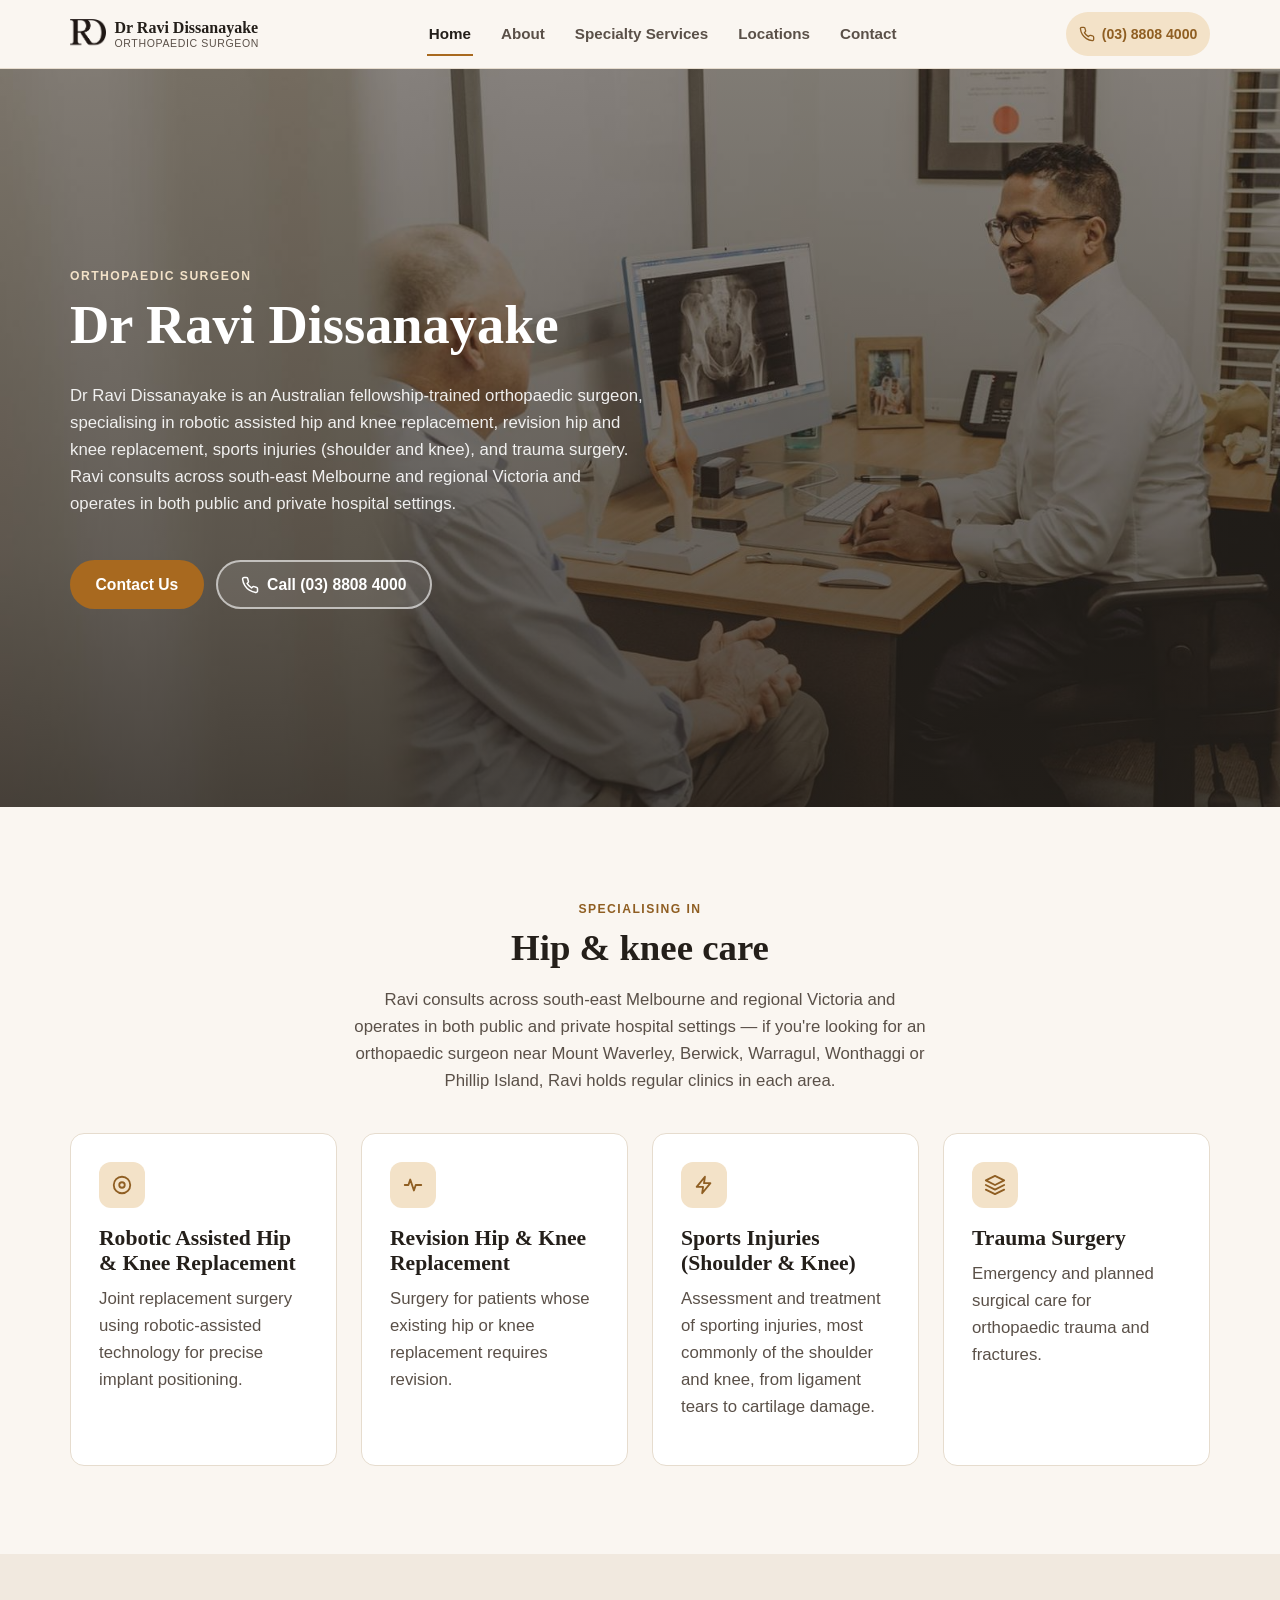
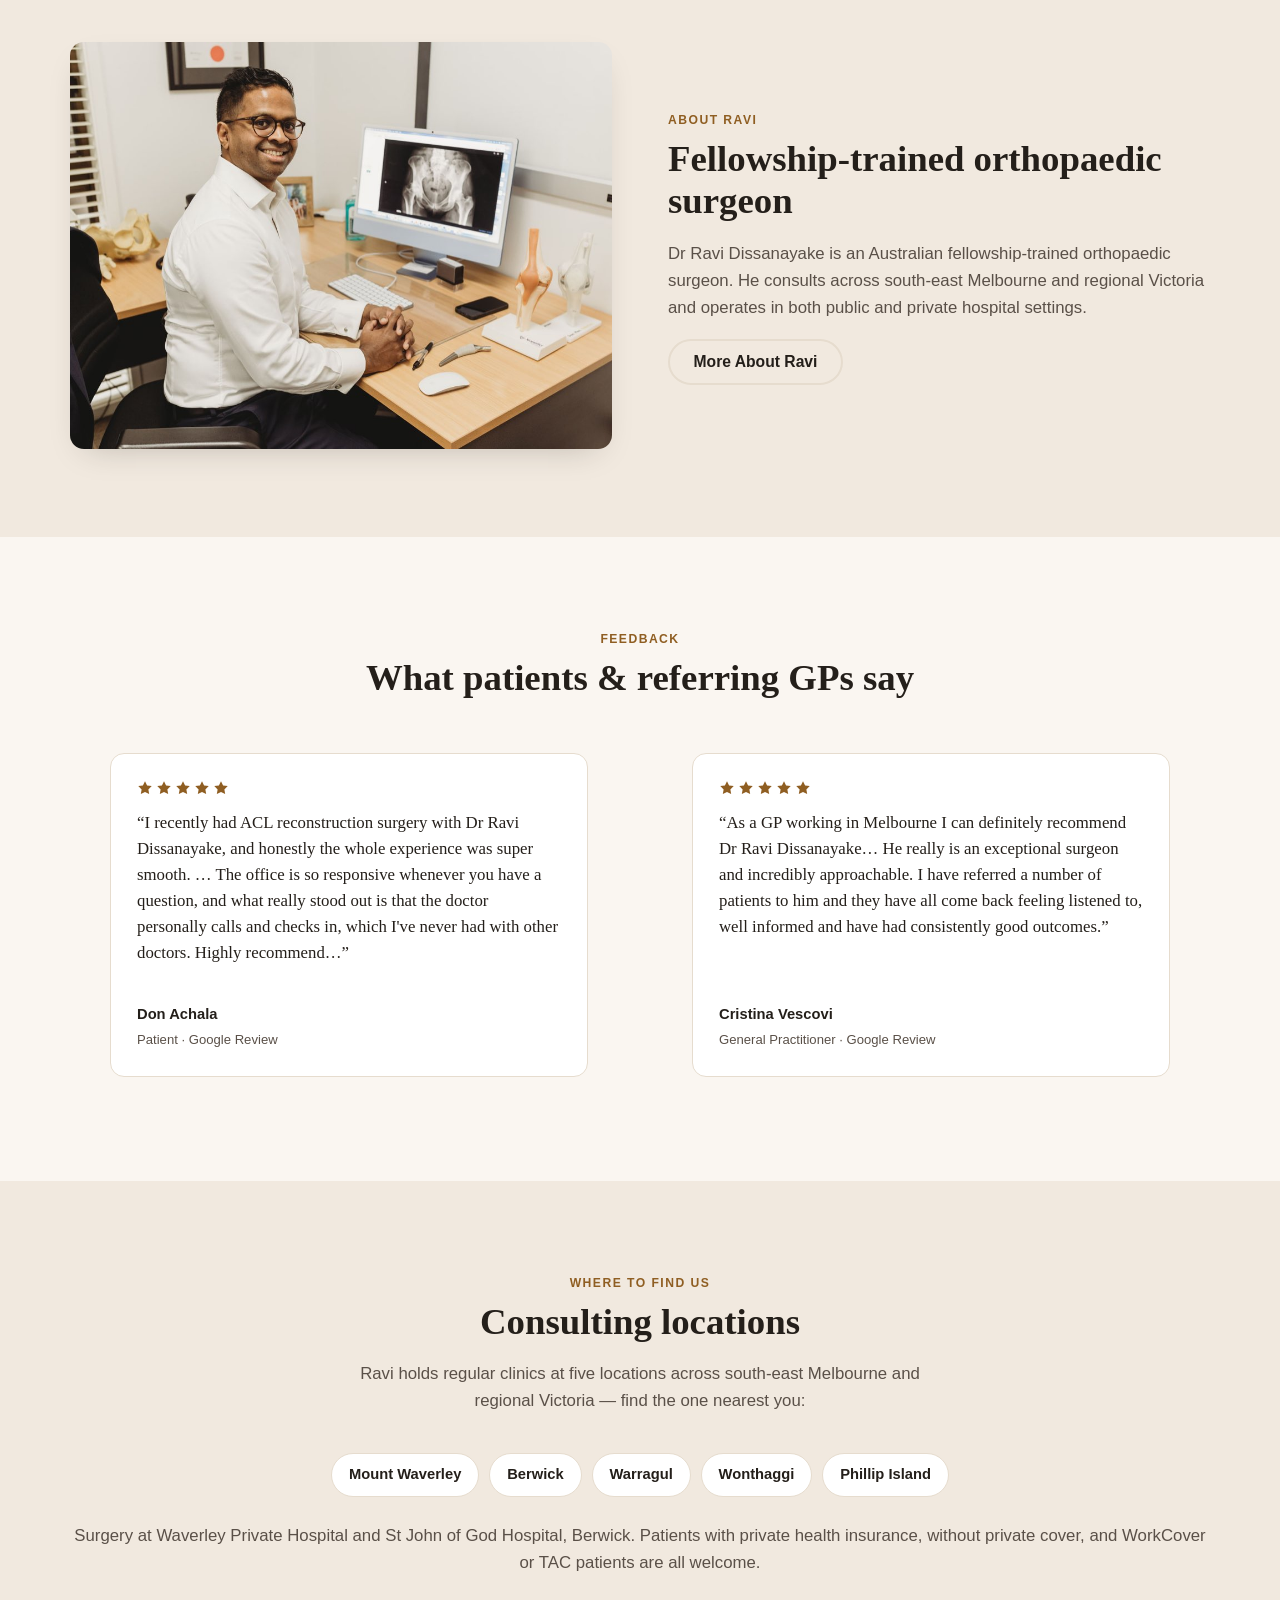
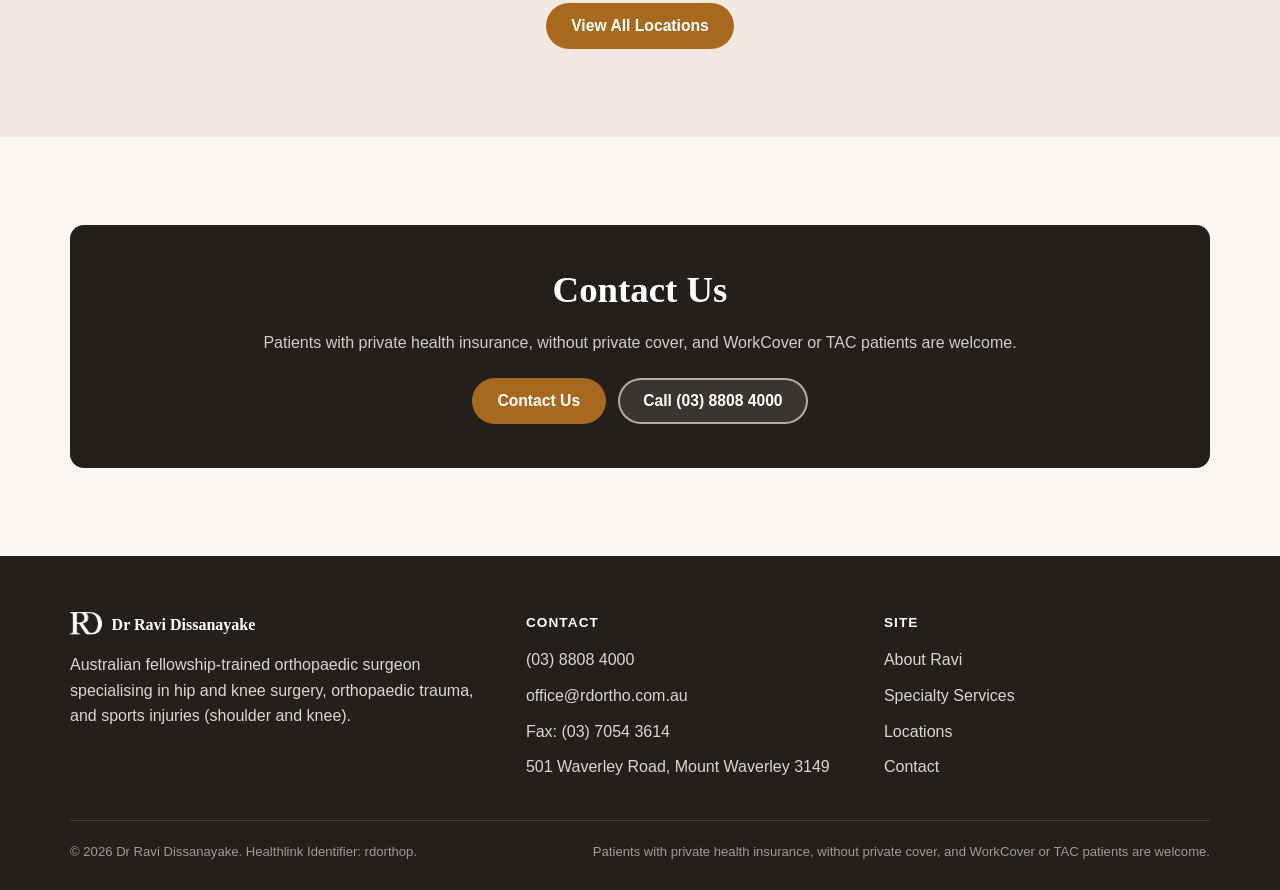
==== index.html @ 34ed716f "Initial commit: Dr Ravi Dissanayake orthopaedic surgeon website Static site redesign — home, about, " ====
<!DOCTYPE html>
<html lang="en-AU">
<head>
<meta charset="UTF-8">
<meta name="viewport" content="width=device-width, initial-scale=1">
<title>Dr Ravi Dissanayake | Orthopaedic Surgeon — Mount Waverley &amp; South-East Melbourne</title>
<meta name="description" content="Dr Ravi Dissanayake is a fellowship-trained orthopaedic surgeon in Mount Waverley, specialising in robotic hip &amp; knee replacement, sports injury and trauma care.">
<link rel="canonical" href="https://www.rdortho.com.au/index.html">

<meta property="og:type" content="website">
<meta property="og:site_name" content="Dr Ravi Dissanayake, Orthopaedic Surgeon">
<meta property="og:title" content="Dr Ravi Dissanayake | Orthopaedic Surgeon — Mount Waverley &amp; South-East Melbourne">
<meta property="og:description" content="Fellowship-trained orthopaedic surgeon specialising in robotic hip &amp; knee replacement, revision surgery, sports injuries and trauma. Consulting across south-east Melbourne and regional Victoria.">
<meta property="og:url" content="https://www.rdortho.com.au/index.html">
<meta property="og:image" content="https://www.rdortho.com.au/images/hero-home.jpg">
<meta property="og:locale" content="en_AU">
<meta name="twitter:card" content="summary_large_image">
<meta name="twitter:title" content="Dr Ravi Dissanayake | Orthopaedic Surgeon — Mount Waverley &amp; South-East Melbourne">
<meta name="twitter:description" content="Fellowship-trained orthopaedic surgeon specialising in robotic hip &amp; knee replacement, revision surgery, sports injuries and trauma. Consulting across south-east Melbourne and regional Victoria.">
<meta name="twitter:image" content="https://www.rdortho.com.au/images/hero-home.jpg">

<link rel="stylesheet" href="css/style.css">
<script type="application/ld+json">
{
  "@context": "https://schema.org",
  "@type": "Physician",
  "@id": "https://www.rdortho.com.au/index.html#physician",
  "name": "Dr Ravi Dissanayake",
  "url": "https://www.rdortho.com.au/index.html",
  "image": "https://www.rdortho.com.au/images/about-portrait.jpg",
  "medicalSpecialty": ["Orthopedic Surgery"],
  "telephone": "+61-3-8808-4000",
  "email": "office@rdortho.com.au",
  "faxNumber": "+61-3-7054-3614",
  "address": {
    "@type": "PostalAddress",
    "streetAddress": "501 Waverley Road",
    "addressLocality": "Mount Waverley",
    "addressRegion": "VIC",
    "postalCode": "3149",
    "addressCountry": "AU"
  },
  "geo": {
    "@type": "GeoCoordinates",
    "latitude": -37.8771,
    "longitude": 145.1294
  },
  "hospitalAffiliation": [
    {
      "@type": "Hospital",
      "name": "Waverley Private Hospital",
      "address": {
        "@type": "PostalAddress",
        "streetAddress": "343-357 Blackburn Road",
        "addressLocality": "Mount Waverley",
        "addressRegion": "VIC",
        "postalCode": "3149",
        "addressCountry": "AU"
      }
    },
    {
      "@type": "Hospital",
      "name": "St John of God Hospital, Berwick",
      "address": {
        "@type": "PostalAddress",
        "addressLocality": "Berwick",
        "addressRegion": "VIC",
        "addressCountry": "AU"
      }
    }
  ],
  "availableService": [
    { "@type": "MedicalProcedure", "name": "Robotic assisted hip replacement" },
    { "@type": "MedicalProcedure", "name": "Robotic assisted knee replacement" },
    { "@type": "MedicalProcedure", "name": "Revision hip replacement" },
    { "@type": "MedicalProcedure", "name": "Revision knee replacement" },
    { "@type": "MedicalProcedure", "name": "Sports injury treatment (shoulder and knee)" },
    { "@type": "MedicalProcedure", "name": "Orthopaedic trauma surgery" }
  ],
  "areaServed": ["Mount Waverley", "Berwick", "Warragul", "Wonthaggi", "Phillip Island", "South-East Melbourne", "Gippsland"]
}
</script>
</head>
<body>

<a href="#main" class="skip-link">Skip to main content</a>

<header class="site-header">
  <div class="container inner">
    <div class="header-left">
      <button class="nav-toggle" aria-label="Open menu" aria-expanded="false" aria-controls="mobile-nav" type="button">
        <svg viewBox="0 0 24 24" fill="none" stroke="currentColor" stroke-width="2" stroke-linecap="round" aria-hidden="true" focusable="false"><line x1="3" y1="6" x2="21" y2="6"/><line x1="3" y1="12" x2="21" y2="12"/><line x1="3" y1="18" x2="21" y2="18"/></svg>
      </button>
      <a href="index.html" class="brand">
        <img src="images/rd-mark-black.png" alt="" class="brand-mark">
        <span class="brand-text">
          <span class="name">Dr Ravi Dissanayake</span>
          <span class="role">Orthopaedic Surgeon</span>
        </span>
        <span class="brand-mobile-role">Orthopaedic<br>Surgeon</span>
      </a>
    </div>

    <nav class="main-nav" aria-label="Primary">
      <ul>
        <li><a href="index.html" aria-current="page">Home</a></li>
        <li><a href="about.html">About</a></li>
        <li><a href="services.html">Specialty Services</a></li>
        <li><a href="locations.html">Locations</a></li>
        <li><a href="contact.html">Contact</a></li>
      </ul>
    </nav>

    <div class="header-right">
      <a class="call-pill" href="tel:0388084000" aria-label="Call (03) 8808 4000">
        <svg viewBox="0 0 24 24" fill="none" stroke="currentColor" stroke-width="2" stroke-linecap="round" stroke-linejoin="round" aria-hidden="true" focusable="false"><path d="M22 16.92v3a2 2 0 0 1-2.18 2 19.79 19.79 0 0 1-8.63-3.07 19.5 19.5 0 0 1-6-6 19.79 19.79 0 0 1-3.07-8.67A2 2 0 0 1 4.11 2h3a2 2 0 0 1 2 1.72c.127.96.361 1.903.7 2.81a2 2 0 0 1-.45 2.11L8.09 9.91a16 16 0 0 0 6 6l1.27-1.27a2 2 0 0 1 2.11-.45c.907.339 1.85.573 2.81.7A2 2 0 0 1 22 16.92z"/></svg>
        <span class="call-text-full">(03) 8808 4000</span>
        <span class="call-text-short">Call</span>
      </a>
    </div>
  </div>

  <div class="mobile-nav" id="mobile-nav">
    <ul>
      <li><a href="index.html" aria-current="page">Home</a></li>
      <li><a href="about.html">About</a></li>
      <li><a href="services.html">Specialty Services</a></li>
      <li><a href="locations.html">Locations</a></li>
      <li><a href="contact.html">Contact</a></li>
    </ul>
    <div class="contact-block">
      <a class="btn btn-primary btn-block" href="tel:0388084000">Call (03) 8808 4000</a>
    </div>
  </div>
</header>

<main id="main" tabindex="-1">

  <section class="hero">
    <div class="hero-media"><img src="images/hero-home.jpg" alt="" role="presentation"></div>
    <div class="container">
      <span class="eyebrow">Orthopaedic Surgeon</span>
      <h1>Dr Ravi Dissanayake</h1>
      <p class="lede">Dr Ravi Dissanayake is an Australian fellowship-trained orthopaedic surgeon, specialising in robotic assisted hip and knee replacement, revision hip and knee replacement, sports injuries (shoulder and knee), and trauma surgery. Ravi consults across south-east Melbourne and regional Victoria and operates in both public and private hospital settings.</p>
      <div class="hero-actions">
        <a class="btn btn-primary" href="contact.html">Contact Us</a>
        <a class="btn btn-ghost-invert" href="tel:0388084000">
          <svg viewBox="0 0 24 24" width="18" height="18" fill="none" stroke="currentColor" stroke-width="2" stroke-linecap="round" stroke-linejoin="round" aria-hidden="true" focusable="false"><path d="M22 16.92v3a2 2 0 0 1-2.18 2 19.79 19.79 0 0 1-8.63-3.07 19.5 19.5 0 0 1-6-6 19.79 19.79 0 0 1-3.07-8.67A2 2 0 0 1 4.11 2h3a2 2 0 0 1 2 1.72c.127.96.361 1.903.7 2.81a2 2 0 0 1-.45 2.11L8.09 9.91a16 16 0 0 0 6 6l1.27-1.27a2 2 0 0 1 2.11-.45c.907.339 1.85.573 2.81.7A2 2 0 0 1 22 16.92z"/></svg>
          Call (03) 8808 4000
        </a>
      </div>
    </div>
  </section>

  <section aria-labelledby="specialties-heading">
    <div class="container">
      <div class="section-head center">
        <span class="eyebrow">Specialising In</span>
        <h2 id="specialties-heading" class="mt-0">Hip &amp; knee care</h2>
        <p class="lede">Ravi consults across south-east Melbourne and regional Victoria and operates in both public and private hospital settings — if you're looking for an orthopaedic surgeon near Mount Waverley, Berwick, Warragul, Wonthaggi or Phillip Island, Ravi holds regular clinics in each area.</p>
      </div>

      <div class="grid grid-4">
        <div class="specialty-card">
          <div class="specialty-icon" aria-hidden="true">
            <svg viewBox="0 0 24 24" fill="none" stroke="currentColor" stroke-width="2" stroke-linecap="round" stroke-linejoin="round"><circle cx="12" cy="12" r="9"/><circle cx="12" cy="12" r="3"/></svg>
          </div>
          <h3>Robotic Assisted Hip &amp; Knee Replacement</h3>
          <p class="lede mt-0">Joint replacement surgery using robotic-assisted technology for precise implant positioning.</p>
        </div>
        <div class="specialty-card">
          <div class="specialty-icon" aria-hidden="true">
            <svg viewBox="0 0 24 24" fill="none" stroke="currentColor" stroke-width="2" stroke-linecap="round" stroke-linejoin="round"><path d="M3 12h4l2-6 4 12 2-6h6"/></svg>
          </div>
          <h3>Revision Hip &amp; Knee Replacement</h3>
          <p class="lede mt-0">Surgery for patients whose existing hip or knee replacement requires revision.</p>
        </div>
        <div class="specialty-card">
          <div class="specialty-icon" aria-hidden="true">
            <svg viewBox="0 0 24 24" fill="none" stroke="currentColor" stroke-width="2" stroke-linecap="round" stroke-linejoin="round"><path d="M13 3 4 14h7l-1 7 9-11h-7l1-7Z"/></svg>
          </div>
          <h3>Sports Injuries (Shoulder &amp; Knee)</h3>
          <p class="lede mt-0">Assessment and treatment of sporting injuries, most commonly of the shoulder and knee, from ligament tears to cartilage damage.</p>
        </div>
        <div class="specialty-card">
          <div class="specialty-icon" aria-hidden="true">
            <svg viewBox="0 0 24 24" fill="none" stroke="currentColor" stroke-width="2" stroke-linecap="round" stroke-linejoin="round"><path d="M12 2 2 7l10 5 10-5-10-5Z"/><path d="M2 17l10 5 10-5"/><path d="M2 12l10 5 10-5"/></svg>
          </div>
          <h3>Trauma Surgery</h3>
          <p class="lede mt-0">Emergency and planned surgical care for orthopaedic trauma and fractures.</p>
        </div>
      </div>
    </div>
  </section>

  <section class="section-alt">
    <div class="container">
      <div class="split">
        <div class="split-media">
          <img src="images/about-portrait.jpg" alt="Dr Ravi Dissanayake at his desk in his consulting room" loading="lazy" decoding="async">
        </div>
        <div>
          <span class="eyebrow">About Ravi</span>
          <h2>Fellowship-trained orthopaedic surgeon</h2>
          <p class="lede">Dr Ravi Dissanayake is an Australian fellowship-trained orthopaedic surgeon. He consults across south-east Melbourne and regional Victoria and operates in both public and private hospital settings.</p>
          <a class="btn btn-outline" href="about.html">More About Ravi</a>
        </div>
      </div>
    </div>
  </section>

  <section aria-labelledby="testimonials-heading">
    <div class="container">
      <div class="section-head center">
        <span class="eyebrow">Feedback</span>
        <h2 id="testimonials-heading" class="mt-0">What patients &amp; referring GPs say</h2>
      </div>

      <div class="testimonials-grid">
        <figure class="testimonial-card">
          <div class="testimonial-stars" role="img" aria-label="5 out of 5 stars">
            <svg viewBox="0 0 20 20" fill="currentColor" aria-hidden="true"><path d="M10 1.5l2.6 5.27 5.82.85-4.21 4.1 1 5.79L10 14.9l-5.21 2.61 1-5.79-4.21-4.1 5.82-.85z"/></svg>
            <svg viewBox="0 0 20 20" fill="currentColor" aria-hidden="true"><path d="M10 1.5l2.6 5.27 5.82.85-4.21 4.1 1 5.79L10 14.9l-5.21 2.61 1-5.79-4.21-4.1 5.82-.85z"/></svg>
            <svg viewBox="0 0 20 20" fill="currentColor" aria-hidden="true"><path d="M10 1.5l2.6 5.27 5.82.85-4.21 4.1 1 5.79L10 14.9l-5.21 2.61 1-5.79-4.21-4.1 5.82-.85z"/></svg>
            <svg viewBox="0 0 20 20" fill="currentColor" aria-hidden="true"><path d="M10 1.5l2.6 5.27 5.82.85-4.21 4.1 1 5.79L10 14.9l-5.21 2.61 1-5.79-4.21-4.1 5.82-.85z"/></svg>
            <svg viewBox="0 0 20 20" fill="currentColor" aria-hidden="true"><path d="M10 1.5l2.6 5.27 5.82.85-4.21 4.1 1 5.79L10 14.9l-5.21 2.61 1-5.79-4.21-4.1 5.82-.85z"/></svg>
          </div>
          <blockquote class="testimonial-quote">
            <p>&ldquo;I recently had ACL reconstruction surgery with Dr Ravi Dissanayake, and honestly the whole experience was super smooth. &hellip; The office is so responsive whenever you have a question, and what really stood out is that the doctor personally calls and checks in, which I've never had with other doctors. Highly recommend&hellip;&rdquo;</p>
          </blockquote>
          <figcaption class="testimonial-attribution">
            <span class="who">Don Achala</span>
            <span class="context">Patient &middot; Google Review</span>
          </figcaption>
        </figure>

        <figure class="testimonial-card">
          <div class="testimonial-stars" role="img" aria-label="5 out of 5 stars">
            <svg viewBox="0 0 20 20" fill="currentColor" aria-hidden="true"><path d="M10 1.5l2.6 5.27 5.82.85-4.21 4.1 1 5.79L10 14.9l-5.21 2.61 1-5.79-4.21-4.1 5.82-.85z"/></svg>
            <svg viewBox="0 0 20 20" fill="currentColor" aria-hidden="true"><path d="M10 1.5l2.6 5.27 5.82.85-4.21 4.1 1 5.79L10 14.9l-5.21 2.61 1-5.79-4.21-4.1 5.82-.85z"/></svg>
            <svg viewBox="0 0 20 20" fill="currentColor" aria-hidden="true"><path d="M10 1.5l2.6 5.27 5.82.85-4.21 4.1 1 5.79L10 14.9l-5.21 2.61 1-5.79-4.21-4.1 5.82-.85z"/></svg>
            <svg viewBox="0 0 20 20" fill="currentColor" aria-hidden="true"><path d="M10 1.5l2.6 5.27 5.82.85-4.21 4.1 1 5.79L10 14.9l-5.21 2.61 1-5.79-4.21-4.1 5.82-.85z"/></svg>
            <svg viewBox="0 0 20 20" fill="currentColor" aria-hidden="true"><path d="M10 1.5l2.6 5.27 5.82.85-4.21 4.1 1 5.79L10 14.9l-5.21 2.61 1-5.79-4.21-4.1 5.82-.85z"/></svg>
          </div>
          <blockquote class="testimonial-quote">
            <p>&ldquo;As a GP working in Melbourne I can definitely recommend Dr Ravi Dissanayake&hellip; He really is an exceptional surgeon and incredibly approachable. I have referred a number of patients to him and they have all come back feeling listened to, well informed and have had consistently good outcomes.&rdquo;</p>
          </blockquote>
          <figcaption class="testimonial-attribution">
            <span class="who">Cristina Vescovi</span>
            <span class="context">General Practitioner &middot; Google Review</span>
          </figcaption>
        </figure>
      </div>
    </div>
  </section>

  <section class="section-alt" aria-labelledby="locations-heading">
    <div class="container">
      <div class="section-head center">
        <span class="eyebrow">Where to Find Us</span>
        <h2 id="locations-heading" class="mt-0">Consulting locations</h2>
        <p class="lede">Ravi holds regular clinics at five locations across south-east Melbourne and regional Victoria — find the one nearest you:</p>
      </div>
      <ul class="location-chips">
        <li class="location-chip">Mount Waverley</li>
        <li class="location-chip">Berwick</li>
        <li class="location-chip">Warragul</li>
        <li class="location-chip">Wonthaggi</li>
        <li class="location-chip">Phillip Island</li>
      </ul>
      <p class="lede lede-wide text-center mt-lg">Surgery at Waverley Private Hospital and St John of God Hospital, Berwick. Patients with private health insurance, without private cover, and WorkCover or TAC patients are all welcome.</p>
      <div class="text-center mt-lg">
        <a class="btn btn-primary" href="locations.html">View All Locations</a>
      </div>
    </div>
  </section>

  <section>
    <div class="container">
      <div class="cta-band">
        <h2>Contact Us</h2>
        <p>Patients with private health insurance, without private cover, and WorkCover or TAC patients are welcome.</p>
        <div class="cta-band-actions">
          <a class="btn btn-primary" href="contact.html">Contact Us</a>
          <a class="btn btn-ghost-invert" href="tel:0388084000">Call (03) 8808 4000</a>
        </div>
      </div>
    </div>
  </section>

</main>

<footer class="site-footer">
  <div class="container">
    <div class="footer-grid">
      <div>
        <div class="footer-brand">
          <img src="images/rd-mark-white.png" alt="" class="brand-mark">
          <span class="name">Dr Ravi Dissanayake</span>
        </div>
        <p>Australian fellowship-trained orthopaedic surgeon specialising in hip and knee surgery, orthopaedic trauma, and sports injuries (shoulder and knee).</p>
      </div>
      <div>
        <p class="footer-heading">Contact</p>
        <ul>
          <li><a href="tel:0388084000">(03) 8808 4000</a></li>
          <li><a href="mailto:office@rdortho.com.au">office@rdortho.com.au</a></li>
          <li>Fax: (03) 7054 3614</li>
          <li>501 Waverley Road, Mount Waverley 3149</li>
        </ul>
      </div>
      <div>
        <p class="footer-heading">Site</p>
        <ul>
          <li><a href="about.html">About Ravi</a></li>
          <li><a href="services.html">Specialty Services</a></li>
          <li><a href="locations.html">Locations</a></li>
          <li><a href="contact.html">Contact</a></li>
        </ul>
      </div>
    </div>
    <div class="footer-bottom">
      <span>&copy; <span id="year"></span> Dr Ravi Dissanayake. Healthlink Identifier: rdorthop.</span>
      <span>Patients with private health insurance, without private cover, and WorkCover or TAC patients are welcome.</span>
    </div>
  </div>
</footer>

<div class="mobile-contact-bar">
  <a class="cta-call" href="tel:0388084000">
    <svg viewBox="0 0 24 24" fill="none" stroke="currentColor" stroke-width="2" stroke-linecap="round" stroke-linejoin="round" aria-hidden="true" focusable="false"><path d="M22 16.92v3a2 2 0 0 1-2.18 2 19.79 19.79 0 0 1-8.63-3.07 19.5 19.5 0 0 1-6-6 19.79 19.79 0 0 1-3.07-8.67A2 2 0 0 1 4.11 2h3a2 2 0 0 1 2 1.72c.127.96.361 1.903.7 2.81a2 2 0 0 1-.45 2.11L8.09 9.91a16 16 0 0 0 6 6l1.27-1.27a2 2 0 0 1 2.11-.45c.907.339 1.85.573 2.81.7A2 2 0 0 1 22 16.92z"/></svg>
    Call Now
  </a>
  <a href="contact.html">
    <svg viewBox="0 0 24 24" fill="none" stroke="currentColor" stroke-width="2" stroke-linecap="round" stroke-linejoin="round" aria-hidden="true" focusable="false"><path d="M21 15a2 2 0 0 1-2 2H7l-4 4V5a2 2 0 0 1 2-2h14a2 2 0 0 1 2 2z"/></svg>
    Contact Us
  </a>
</div>

<script>document.getElementById("year").textContent = new Date().getFullYear();</script>
<script src="js/main.js"></script>
</body>
</html>
---- css/style.css ----
/* ==========================================================================
   Dr Ravi Dissanayake — Orthopaedic Surgeon
   Shared stylesheet — mobile-first
   ========================================================================== */

:root {
  /* Warm neutral palette — no blue */
  --ink: #241f1a;
  --ink-soft: #5a5048;
  --cream: #faf6f1;
  --cream-deep: #f1e9df;
  --surface: #ffffff;
  --line: #e6dcce;

  --accent: #a8691f;       /* warm amber/gold, from logo dot — darkened for AA contrast on white text */
  --accent-dark: #8f5e22;
  --accent-soft: #f3e2c8;

  --ok: #4d7c4d;

  --font-body: -apple-system, BlinkMacSystemFont, "Segoe UI", Roboto, Helvetica, Arial, sans-serif;
  --font-display: Georgia, "Times New Roman", serif;

  --container: 1180px;
  --radius: 14px;
  --shadow: 0 12px 32px -16px rgba(36, 31, 26, 0.28);

  --header-h: 68px;
  --safe-bottom: env(safe-area-inset-bottom, 0px);
}

* { box-sizing: border-box; }

@media (prefers-reduced-motion: no-preference) {
  html { scroll-behavior: smooth; }
}

body {
  margin: 0;
  font-family: var(--font-body);
  color: var(--ink);
  background: var(--cream);
  line-height: 1.6;
  -webkit-font-smoothing: antialiased;
  overflow-x: hidden;
}

img { max-width: 100%; display: block; }
a { color: inherit; }

h1, h2, h3, h4 {
  font-family: var(--font-display);
  font-weight: 600;
  line-height: 1.15;
  margin: 0 0 0.5em;
}

h1 { font-size: clamp(1.9rem, 4.5vw + 1rem, 3.4rem); }
h2 { font-size: clamp(1.5rem, 2.6vw + 1rem, 2.3rem); }
h3 { font-size: clamp(1.1rem, 1vw + 1rem, 1.35rem); }

p { margin: 0 0 1em; }

.container {
  max-width: var(--container);
  margin: 0 auto;
  padding: 0 20px;
}

@media (max-width: 380px) {
  .container { padding: 0 16px; }
}

.eyebrow {
  display: inline-block;
  font-size: 0.76rem;
  letter-spacing: 0.12em;
  text-transform: uppercase;
  color: var(--accent-dark);
  font-weight: 700;
  margin-bottom: 0.6em;
}

.lede {
  font-size: 1.05rem;
  color: var(--ink-soft);
  max-width: 62ch;
}

/* ---------- Accessibility helpers ---------- */

.visually-hidden {
  position: absolute;
  width: 1px; height: 1px;
  overflow: hidden;
  clip: rect(0 0 0 0);
  white-space: nowrap;
  border: 0;
  padding: 0;
  margin: -1px;
}

.skip-link {
  position: absolute;
  left: 12px;
  top: -60px;
  z-index: 200;
  background: var(--ink);
  color: #fff;
  padding: 12px 18px;
  border-radius: 8px;
  text-decoration: none;
  font-weight: 700;
  transition: top 0.15s ease;
}
.skip-link:focus {
  top: 12px;
}

:focus-visible {
  outline: 3px solid var(--accent-dark);
  outline-offset: 2px;
}
a:focus-visible,
button:focus-visible {
  border-radius: 6px;
}

@media (prefers-reduced-motion: reduce) {
  * { animation-duration: 0.001ms !important; animation-iteration-count: 1 !important; transition-duration: 0.001ms !important; scroll-behavior: auto !important; }
}

/* ---------- Buttons ---------- */
.btn {
  display: inline-flex;
  align-items: center;
  justify-content: center;
  gap: 0.5em;
  padding: 0.85em 1.5em;
  border-radius: 999px;
  font-weight: 700;
  font-size: 0.98rem;
  text-decoration: none;
  border: 2px solid transparent;
  cursor: pointer;
  transition: transform 0.15s ease, box-shadow 0.15s ease, background 0.15s ease, color 0.15s ease;
  min-height: 44px;
  line-height: 1;
}
.btn-primary {
  background: var(--accent);
  color: #fff;
}
.btn-primary:hover { background: var(--accent-dark); transform: translateY(-1px); }

.btn-outline {
  background: transparent;
  border-color: var(--line);
  color: var(--ink);
}
.btn-outline:hover { border-color: var(--accent); color: var(--accent-dark); }

.btn-ghost-invert {
  background: rgba(255,255,255,0.1);
  border-color: rgba(255,255,255,0.6);
  color: #fff;
}
.btn-ghost-invert:hover { background: rgba(255,255,255,0.2); }

.btn-block { width: 100%; }

/* ==========================================================================
   Header
   ========================================================================== */

.site-header {
  position: sticky;
  top: 0;
  z-index: 100;
  background: var(--cream);
  border-bottom: 1px solid var(--line);
}

.site-header .inner {
  display: flex;
  align-items: center;
  justify-content: space-between;
  height: var(--header-h);
  gap: 10px;
}

.header-left {
  display: flex;
  align-items: center;
  gap: 10px;
  min-width: 0;
}

.header-right {
  display: flex;
  align-items: center;
  gap: 10px;
  flex-shrink: 0;
}

.brand {
  display: flex;
  align-items: center;
  gap: 8px;
  padding: 6px 0;
  text-decoration: none;
  color: var(--ink);
  min-width: 0;
}

.brand-mark {
  height: 30px;
  width: auto;
  flex-shrink: 0;
  display: block;
}

.brand-text {
  line-height: 1.15;
  min-width: 0;
  overflow: hidden;
}
.brand-text .name {
  display: block;
  font-family: var(--font-display);
  font-weight: 700;
  font-size: 1rem;
  white-space: nowrap;
  overflow: hidden;
  text-overflow: ellipsis;
}
.brand-text .role {
  display: block;
  font-size: 0.66rem;
  letter-spacing: 0.06em;
  text-transform: uppercase;
  color: var(--ink-soft);
  white-space: nowrap;
}

.brand-mobile-role {
  display: none;
  font-family: var(--font-display);
  font-weight: 700;
  font-size: 0.92rem;
  line-height: 1.15;
  color: var(--ink);
}

.main-nav {
  display: none;
}

.main-nav ul {
  list-style: none;
  display: flex;
  gap: 26px;
  margin: 0;
  padding: 0;
}

.main-nav a {
  text-decoration: none;
  font-weight: 600;
  font-size: 0.95rem;
  color: var(--ink-soft);
  padding: 12px 2px;
  border-bottom: 2px solid transparent;
  transition: color 0.15s ease, border-color 0.15s ease;
}
.main-nav a:hover,
.main-nav a[aria-current="page"] {
  color: var(--ink);
  border-color: var(--accent);
}

.call-pill {
  display: inline-flex;
  align-items: center;
  justify-content: center;
  gap: 7px;
  padding: 0.6em 0.9em;
  min-height: 44px;
  border-radius: 999px;
  background: var(--accent-soft);
  color: var(--accent-dark);
  text-decoration: none;
  font-weight: 700;
  font-size: 0.88rem;
  white-space: nowrap;
}
.call-pill svg { width: 16px; height: 16px; flex-shrink: 0; }
.call-text-short { display: none; }

.nav-toggle {
  display: inline-flex;
  align-items: center;
  justify-content: center;
  width: 44px;
  height: 44px;
  border-radius: 10px;
  border: none;
  background: transparent;
  color: var(--ink);
  cursor: pointer;
  flex-shrink: 0;
  margin-left: -10px;
}
.nav-toggle svg { width: 22px; height: 22px; }
.nav-toggle:hover { color: var(--accent-dark); }

/* Condensed header: swap full name+role for stacked "Orthopaedic / Surgeon",
   and shorten the call pill to "Call" so everything fits without wrapping.
   Deliberately wider than the 900px nav breakpoint below — the full brand
   name + full desktop nav + full phone number don't all fit until ~960px,
   so this stays condensed through that gap even though the nav itself has
   already switched to the inline desktop menu. */
@media (max-width: 959px) {
  .brand-text { display: none; }
  .brand-mobile-role { display: block; }
  .call-text-full { display: none; }
  .call-text-short { display: inline; }
}

/* Mobile nav drawer */
.mobile-nav {
  display: none;
  position: fixed;
  inset: var(--header-h) 0 0 0;
  background: var(--cream);
  z-index: 99;
  overflow-y: auto;
  padding: 24px 20px calc(100px + var(--safe-bottom));
}
.mobile-nav.open { display: block; }

.mobile-nav ul {
  list-style: none;
  margin: 0 0 24px;
  padding: 0;
  border-top: 1px solid var(--line);
}
.mobile-nav li { border-bottom: 1px solid var(--line); }
.mobile-nav a {
  display: block;
  padding: 16px 4px;
  text-decoration: none;
  font-size: 1.1rem;
  font-weight: 600;
  color: var(--ink);
}
.mobile-nav a[aria-current="page"] { color: var(--accent-dark); }

.mobile-nav .contact-block { margin-top: 8px; }
.mobile-nav .contact-block .btn {
  display: flex;
  padding-top: 0.85em;
  padding-bottom: 0.85em;
}
.mobile-nav .contact-block .btn-primary { color: #fff; }

body.nav-open { overflow: hidden; }

@media (min-width: 900px) {
  .main-nav { display: block; }
  .nav-toggle { display: none; }
  .mobile-nav { display: none !important; }
}

/* ==========================================================================
   Persistent mobile contact bar
   ========================================================================== */

.mobile-contact-bar {
  position: fixed;
  left: 0;
  right: 0;
  bottom: 0;
  z-index: 110;
  display: grid;
  grid-template-columns: 1fr 1fr;
  gap: 1px;
  background: var(--line);
  border-top: 1px solid var(--line);
  box-shadow: 0 -8px 24px -12px rgba(36,31,26,0.35);
  padding-bottom: var(--safe-bottom);
}
.mobile-contact-bar a {
  display: flex;
  align-items: center;
  justify-content: center;
  gap: 8px;
  padding: 14px 8px;
  background: var(--surface);
  text-decoration: none;
  font-weight: 700;
  font-size: 0.92rem;
  color: var(--ink);
  min-height: 56px;
}
.mobile-contact-bar a svg { width: 18px; height: 18px; flex-shrink: 0; }
.mobile-contact-bar .cta-call { background: var(--accent); color: #fff; }

body { padding-bottom: calc(70px + var(--safe-bottom)); }

@media (min-width: 900px) {
  .mobile-contact-bar { display: none; }
  body { padding-bottom: 0; }
}

/* ==========================================================================
   Hero
   ========================================================================== */

.hero {
  position: relative;
  color: #fff;
  overflow: hidden;
}
.hero-media {
  position: absolute;
  inset: 0;
}
.hero-media img {
  width: 100%;
  height: 100%;
  object-fit: cover;
  object-position: center 28%;
}
.hero-media::after {
  content: "";
  position: absolute;
  inset: 0;
  background: linear-gradient(180deg, rgba(36,31,26,0.50) 0%, rgba(36,31,26,0.66) 65%, rgba(36,31,26,0.80) 100%);
}
.hero .container {
  position: relative;
  padding-top: 64px;
  padding-bottom: 64px;
  min-height: 420px;
  display: flex;
  flex-direction: column;
  justify-content: center;
}
.hero .eyebrow { color: var(--accent-soft); }
.hero h1 { color: #fff; max-width: 18ch; }
.hero .lede { color: rgba(255,255,255,0.9); }
.hero-actions {
  display: flex;
  flex-wrap: wrap;
  gap: 12px;
  margin-top: 1.6em;
}

.page-hero .container {
  min-height: 280px;
  padding-top: 48px;
  padding-bottom: 48px;
}
.page-hero .lede { color: rgba(255,255,255,0.88); }

@media (min-width: 700px) {
  .hero .container { padding-top: 110px; padding-bottom: 110px; min-height: 520px; }
  .page-hero .container { padding-top: 90px; padding-bottom: 90px; min-height: 460px; }
}

/* ==========================================================================
   Sections
   ========================================================================== */

section { padding: 48px 0; }
@media (min-width: 640px) { section { padding: 64px 0; } }
@media (min-width: 900px) { section { padding: 88px 0; } }

.section-alt { background: var(--cream-deep); }
.section-dark { background: var(--ink); color: #fff; }
.section-dark .ink-soft-on-dark { color: rgba(255,255,255,0.72); }

.section-head {
  max-width: 68ch;
  margin-bottom: 2em;
}
@media (min-width: 640px) { .section-head { margin-bottom: 2.4em; } }
.section-head.center { margin-left: auto; margin-right: auto; text-align: center; }
/* .lede keeps its own max-width for readable line-length, so when the
   heading block is centered, the lede needs its own auto margins to stay
   centered under it rather than hugging the left edge. */
.section-head.center .lede { margin-left: auto; margin-right: auto; }

/* Grids */
.grid {
  display: grid;
  gap: 20px;
}
.grid-2 { grid-template-columns: 1fr; }
.grid-3 { grid-template-columns: 1fr; }
.grid-4 { grid-template-columns: 1fr; }

@media (min-width: 560px) {
  .grid-2 { grid-template-columns: 1fr 1fr; }
  .grid-3 { grid-template-columns: 1fr 1fr; }
  .grid-4 { grid-template-columns: 1fr 1fr; }
}
@media (min-width: 640px) { .grid { gap: 24px; } }
@media (min-width: 960px) {
  .grid-3 { grid-template-columns: repeat(3, 1fr); }
  .grid-4 { grid-template-columns: repeat(4, 1fr); }
}

/* In the 2-column range, an odd number of .grid-3 items (e.g. 3 or 5 cards)
   leaves a single half-width orphan stranded on the left with a large gap
   beside it. Centre that trailing item at column width instead. */
@media (min-width: 560px) and (max-width: 959px) {
  .grid-3 > :last-child:nth-child(odd) {
    grid-column: 1 / -1;
    width: calc(50% - 10px);
    margin-left: auto;
    margin-right: auto;
  }
}
@media (min-width: 640px) and (max-width: 959px) {
  .grid-3 > :last-child:nth-child(odd) { width: calc(50% - 12px); }
}

/* Cards */
.card {
  background: var(--surface);
  border: 1px solid var(--line);
  border-radius: var(--radius);
  padding: 24px;
}
@media (min-width: 640px) { .card { padding: 28px; } }

.specialty-card {
  background: var(--surface);
  border: 1px solid var(--line);
  border-radius: var(--radius);
  padding: 24px;
  transition: box-shadow 0.15s ease, transform 0.15s ease;
}
@media (min-width: 640px) { .specialty-card { padding: 28px; } }
.specialty-card:hover { box-shadow: var(--shadow); transform: translateY(-3px); }
.specialty-icon {
  width: 46px;
  height: 46px;
  border-radius: 12px;
  background: var(--accent-soft);
  color: var(--accent-dark);
  display: flex;
  align-items: center;
  justify-content: center;
  margin-bottom: 1.1em;
}
.specialty-icon svg { width: 22px; height: 22px; }

.location-card {
  background: var(--surface);
  border: 1px solid var(--line);
  border-radius: var(--radius);
  padding: 22px;
  display: flex;
  flex-direction: column;
  gap: 14px;
}
.location-card .tag {
  display: inline-block;
  align-self: flex-start;
  font-size: 0.7rem;
  letter-spacing: 0.08em;
  text-transform: uppercase;
  font-weight: 700;
  padding: 0.3em 0.7em;
  border-radius: 999px;
  background: var(--accent-soft);
  color: var(--accent-dark);
}
.location-card address { font-style: normal; color: var(--ink-soft); }
.location-card .card-actions { margin-top: auto; display: flex; gap: 10px; flex-wrap: wrap; }

/* Two-column media/text */
.split {
  display: grid;
  gap: 28px;
  align-items: center;
}
@media (min-width: 900px) {
  .split { grid-template-columns: 1fr 1fr; gap: 56px; }
  .split.reverse .split-media { order: 2; }
}
.split-media img {
  border-radius: var(--radius);
  box-shadow: var(--shadow);
  width: 100%;
  height: auto;
  aspect-ratio: 4/3;
  object-fit: cover;
}

/* Location chips */
.location-chips {
  list-style: none;
  margin: 0;
  padding: 0;
  display: flex;
  flex-wrap: wrap;
  gap: 10px;
  justify-content: center;
}
.location-chip {
  display: inline-flex;
  align-items: center;
  padding: 0.6em 1.15em;
  border-radius: 999px;
  background: var(--surface);
  border: 1px solid var(--line);
  font-weight: 600;
  font-size: 0.92rem;
  color: var(--ink);
}

/* CTA band */
.cta-band {
  background: var(--ink);
  color: #fff;
  border-radius: var(--radius);
  padding: 36px 24px;
  text-align: center;
}
@media (min-width: 640px) { .cta-band { padding: 44px 32px; } }
.cta-band h2 { color: #fff; }
.cta-band p { color: rgba(255,255,255,0.78); }
.cta-band-actions {
  display: flex;
  flex-wrap: wrap;
  gap: 12px;
  justify-content: center;
  margin-top: 1.4em;
}

/* Lists */
.check-list { list-style: none; margin: 0; padding: 0; display: grid; gap: 12px; }
/* Extra breathing room when a check-list follows a heading directly inside a card. */
.card > .check-list { margin-top: 1.2em; }
/* Contact details inside a check-list (tel:/mailto:) get a larger tap
   target the same invisible-padding way as the footer links. */
.check-list a { display: inline-block; padding: 9px 0; margin: -9px 0; }
.check-list li { display: flex; gap: 10px; align-items: flex-start; }
.check-list svg { width: 20px; height: 20px; flex-shrink: 0; color: var(--accent-dark); margin-top: 2px; }

/* ==========================================================================
   Testimonials
   ========================================================================== */

.testimonials-grid {
  display: grid;
  gap: 20px;
  grid-template-columns: 1fr;
}
@media (min-width: 720px) {
  .testimonials-grid { grid-template-columns: 1fr 1fr; gap: 24px; }
}
.testimonial-card {
  background: var(--surface);
  border: 1px solid var(--line);
  border-radius: var(--radius);
  padding: 26px;
  display: flex;
  flex-direction: column;
  gap: 14px;
}
.testimonial-stars {
  display: flex;
  gap: 3px;
  color: var(--accent-dark);
}
.testimonial-stars svg { width: 16px; height: 16px; }
.testimonial-quote {
  font-family: var(--font-display);
  font-size: 1.05rem;
  line-height: 1.55;
  color: var(--ink);
  margin: 0;
}
.testimonial-attribution {
  display: flex;
  flex-direction: column;
  gap: 2px;
  margin-top: auto;
  padding-top: 6px;
}
.testimonial-attribution .who {
  font-weight: 700;
  font-size: 0.92rem;
}
.testimonial-attribution .context {
  font-size: 0.82rem;
  color: var(--ink-soft);
}

/* ==========================================================================
   Forms
   ========================================================================== */

.form-grid {
  display: grid;
  gap: 18px;
}
@media (min-width: 560px) {
  .form-grid.two-col { grid-template-columns: 1fr 1fr; }
}
/* A field (e.g. the message textarea) following the main field grid gets
   the same rhythm as the grid's own row gap. */
.form-grid + .field { margin-top: 18px; }
/* Submit button following the last field. */
.field + .btn { margin-top: 20px; }
.field { display: flex; flex-direction: column; gap: 6px; }
.field label { font-weight: 700; font-size: 0.9rem; }
.field .req { color: var(--accent-dark); font-weight: 400; font-size: 0.8rem; }
.field input,
.field textarea {
  font: inherit;
  padding: 0.85em 1em;
  border-radius: 10px;
  border: 1px solid var(--line);
  background: var(--surface);
  min-height: 48px;
}
.field textarea { min-height: 120px; resize: vertical; }
.field input:focus-visible,
.field textarea:focus-visible {
  outline: 3px solid var(--accent-dark);
  outline-offset: 1px;
  border-color: var(--accent);
}
.form-note { font-size: 0.85rem; color: var(--ink-soft); margin-top: 10px; }
.form-status {
  display: none;
  margin-top: 14px;
  padding: 12px 16px;
  border-radius: 10px;
  background: var(--accent-soft);
  color: var(--accent-dark);
  font-weight: 600;
}
.form-status.visible { display: block; }

/* ==========================================================================
   Footer
   ========================================================================== */

.site-footer {
  background: var(--ink);
  color: rgba(255,255,255,0.82);
  padding: 48px 0 24px;
}
@media (min-width: 640px) { .site-footer { padding: 56px 0 28px; } }
.footer-grid {
  display: grid;
  gap: 32px;
  grid-template-columns: 1fr;
}
@media (min-width: 560px) {
  .footer-grid { grid-template-columns: 1fr 1fr; }
}
@media (min-width: 780px) {
  .footer-grid { grid-template-columns: 1.3fr 1fr 1fr; }
}
/* Between 560-779px the grid is 2-up, so the 3rd column (Site links)
   drops to its own row as a stranded orphan — centre it like the
   .grid-3 fix above rather than leaving it flush left. */
@media (min-width: 560px) and (max-width: 779px) {
  .footer-grid > :last-child:nth-child(odd) {
    grid-column: 1 / -1;
    width: calc(50% - 16px);
    margin-left: auto;
    margin-right: auto;
  }
}
.footer-brand { display: flex; align-items: center; gap: 10px; margin-bottom: 14px; }
.footer-brand .brand-mark { height: 26px; }
.footer-brand .name { color: #fff; font-family: var(--font-display); font-weight: 700; }
.footer-heading { color: #fff; font-family: var(--font-body); font-size: 0.85rem; font-weight: 700; text-transform: uppercase; letter-spacing: 0.08em; margin: 0 0 1em; }
.site-footer ul { list-style: none; margin: 0; padding: 0; display: grid; gap: 10px; }
/* Expand the tap target beyond the visible text (padding balanced by a
   matching negative margin) without changing the visual line spacing. */
.site-footer a {
  display: inline-block;
  text-decoration: none;
  color: rgba(255,255,255,0.82);
  padding: 9px 0;
  margin: -9px 0;
}
.site-footer a:hover { color: var(--accent-soft); }
.footer-bottom {
  margin-top: 40px;
  padding-top: 20px;
  border-top: 1px solid rgba(255,255,255,0.14);
  display: flex;
  flex-wrap: wrap;
  gap: 10px;
  justify-content: space-between;
  font-size: 0.82rem;
  color: rgba(255,255,255,0.55);
}

/* Utility */
.mt-0 { margin-top: 0; }
.mt-lg { margin-top: 1.6em; }
.text-center { text-align: center; }
.lede-wide { max-width: none; }

/* Vertical stack of siblings (e.g. two cards in a sidebar column) with
   consistent gap, in place of one-off margin-top on the second item. */
.stack {
  display: flex;
  flex-direction: column;
  gap: 20px;
}
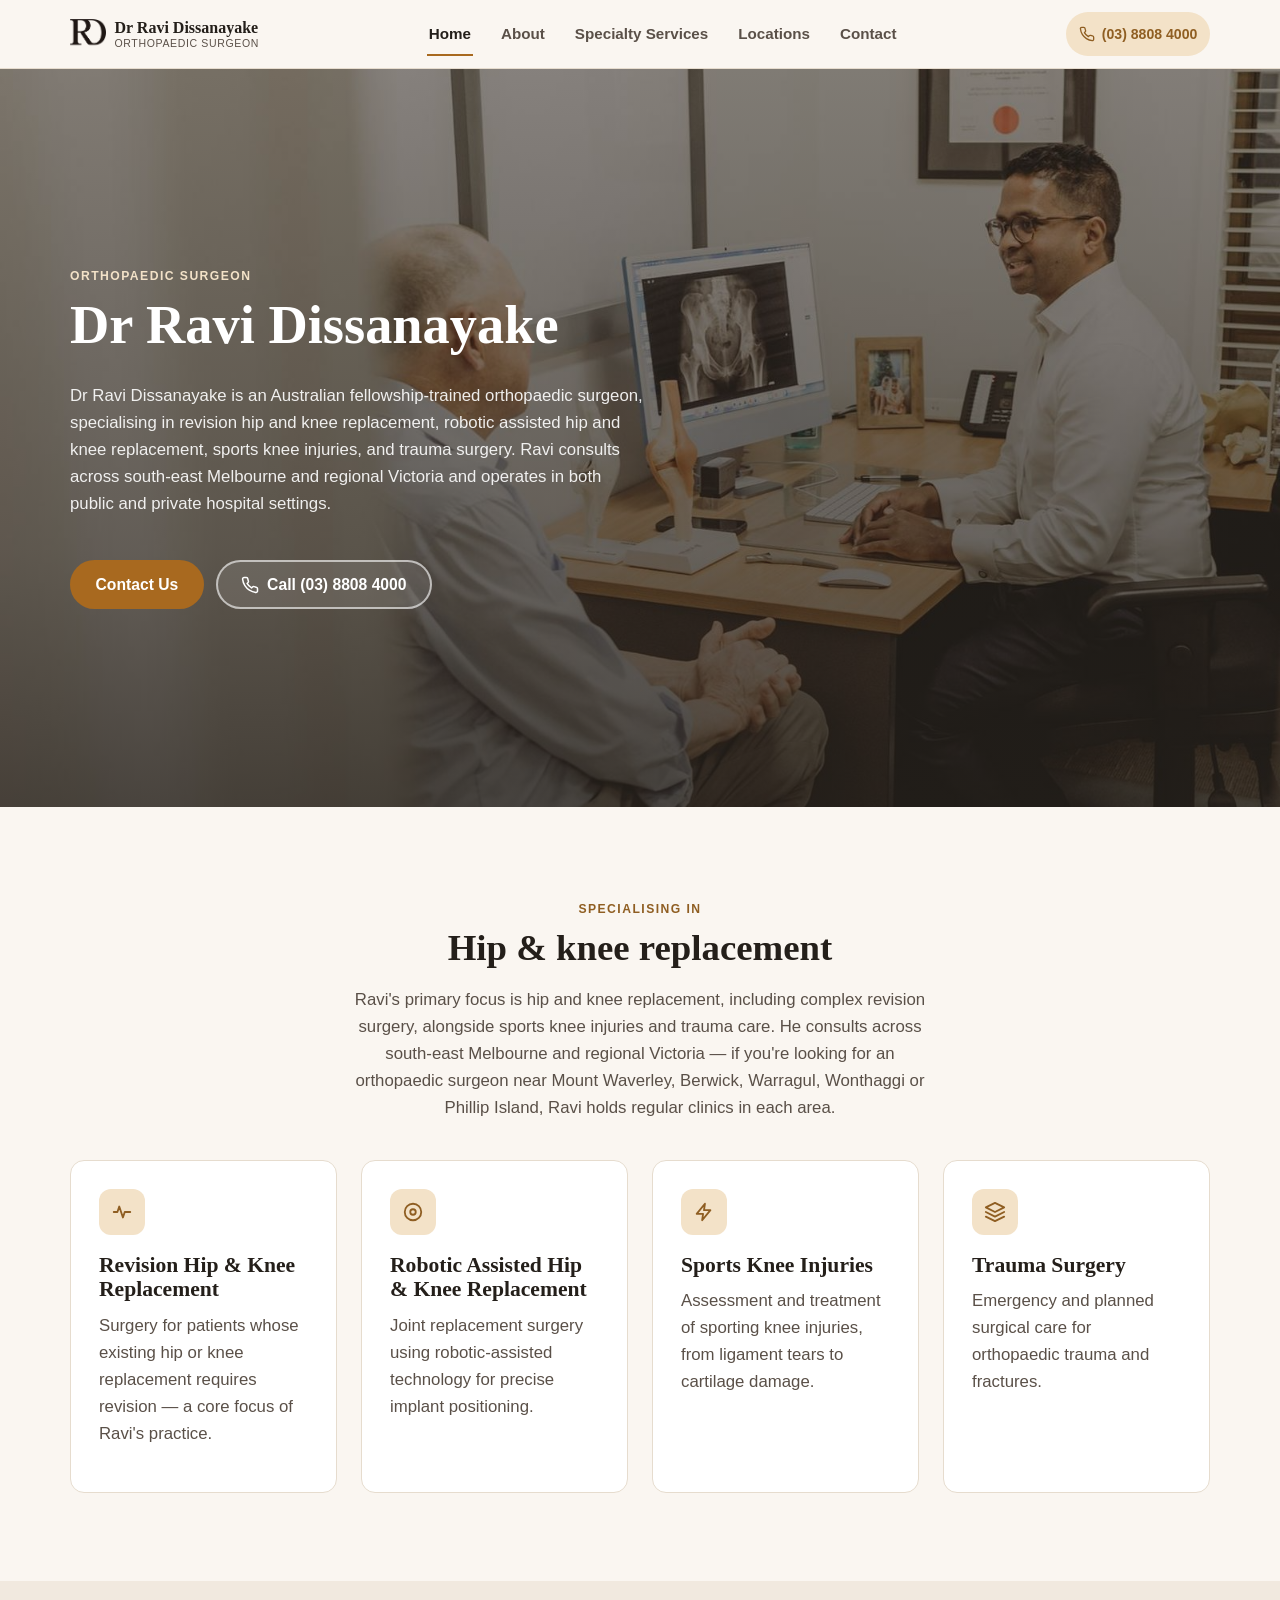
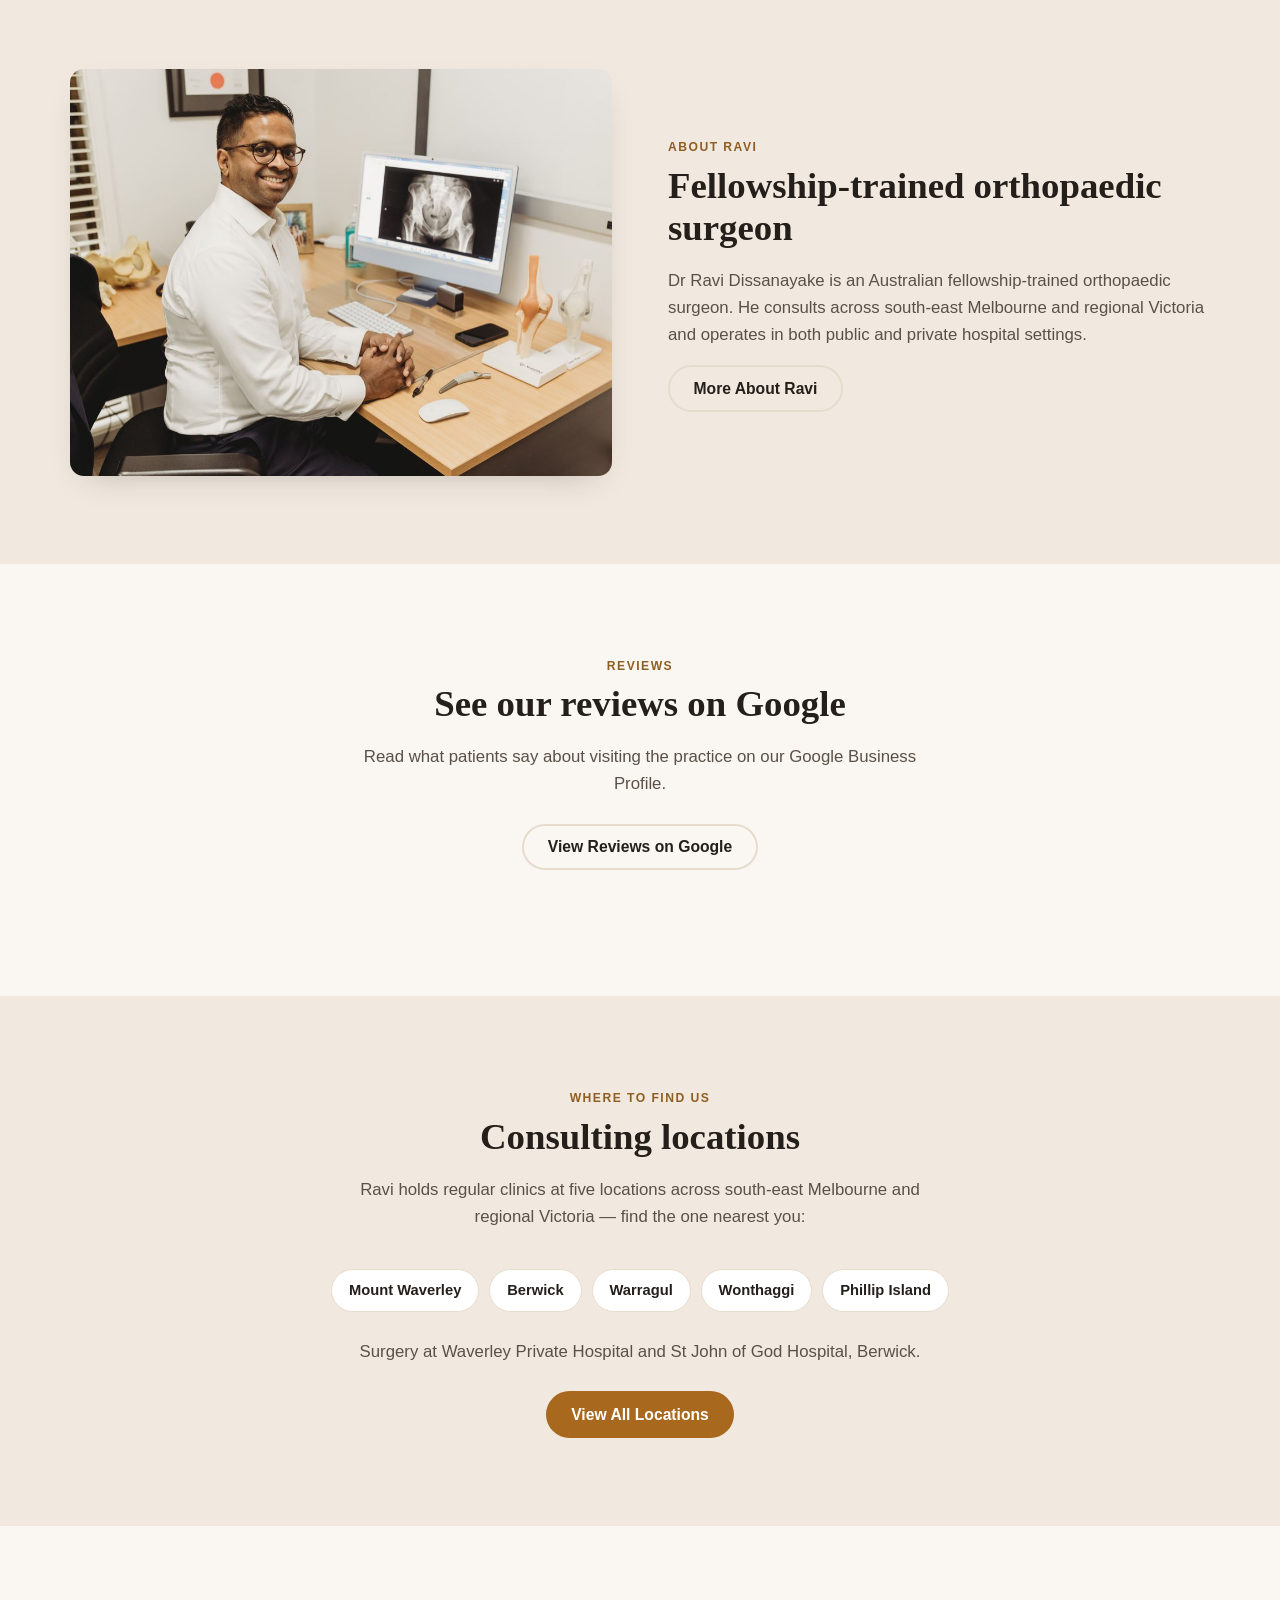
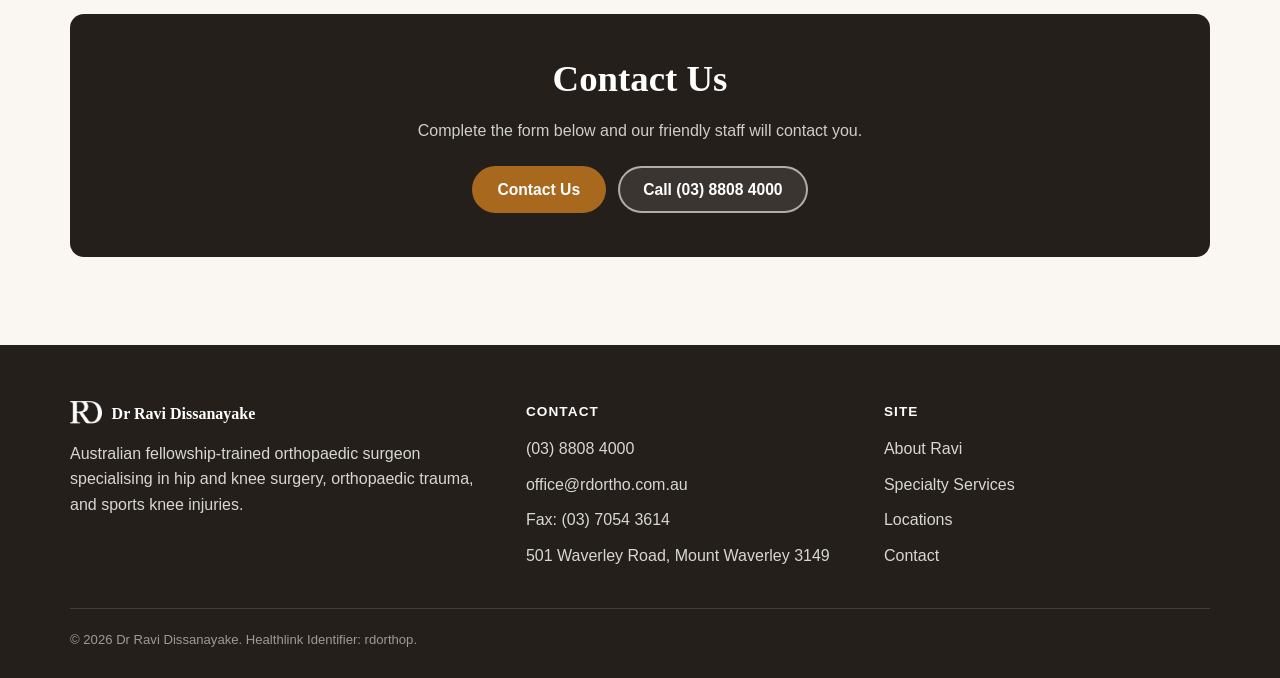
==== commit 9f00beb0: "Copy revision: align with original site, AHPRA compliance, real addresses - Revert sports injuries c" ====
--- a/index.html
+++ b/index.html
@@ -4,19 +4,19 @@
 <meta charset="UTF-8">
 <meta name="viewport" content="width=device-width, initial-scale=1">
 <title>Dr Ravi Dissanayake | Orthopaedic Surgeon — Mount Waverley &amp; South-East Melbourne</title>
-<meta name="description" content="Dr Ravi Dissanayake is a fellowship-trained orthopaedic surgeon in Mount Waverley, specialising in robotic hip &amp; knee replacement, sports injury and trauma care.">
+<meta name="description" content="Dr Ravi Dissanayake is a fellowship-trained orthopaedic surgeon in Mount Waverley, specialising in robotic hip &amp; knee replacement, sports knee injuries and trauma care.">
 <link rel="canonical" href="https://www.rdortho.com.au/index.html">
 
 <meta property="og:type" content="website">
 <meta property="og:site_name" content="Dr Ravi Dissanayake, Orthopaedic Surgeon">
 <meta property="og:title" content="Dr Ravi Dissanayake | Orthopaedic Surgeon — Mount Waverley &amp; South-East Melbourne">
-<meta property="og:description" content="Fellowship-trained orthopaedic surgeon specialising in robotic hip &amp; knee replacement, revision surgery, sports injuries and trauma. Consulting across south-east Melbourne and regional Victoria.">
+<meta property="og:description" content="Fellowship-trained orthopaedic surgeon specialising in robotic hip &amp; knee replacement, revision surgery, sports knee injuries and trauma. Consulting across south-east Melbourne and regional Victoria.">
 <meta property="og:url" content="https://www.rdortho.com.au/index.html">
 <meta property="og:image" content="https://www.rdortho.com.au/images/hero-home.jpg">
 <meta property="og:locale" content="en_AU">
 <meta name="twitter:card" content="summary_large_image">
 <meta name="twitter:title" content="Dr Ravi Dissanayake | Orthopaedic Surgeon — Mount Waverley &amp; South-East Melbourne">
-<meta name="twitter:description" content="Fellowship-trained orthopaedic surgeon specialising in robotic hip &amp; knee replacement, revision surgery, sports injuries and trauma. Consulting across south-east Melbourne and regional Victoria.">
+<meta name="twitter:description" content="Fellowship-trained orthopaedic surgeon specialising in robotic hip &amp; knee replacement, revision surgery, sports knee injuries and trauma. Consulting across south-east Melbourne and regional Victoria.">
 <meta name="twitter:image" content="https://www.rdortho.com.au/images/hero-home.jpg">
 
 <link rel="stylesheet" href="css/style.css">
@@ -74,7 +74,7 @@
     { "@type": "MedicalProcedure", "name": "Robotic assisted knee replacement" },
     { "@type": "MedicalProcedure", "name": "Revision hip replacement" },
     { "@type": "MedicalProcedure", "name": "Revision knee replacement" },
-    { "@type": "MedicalProcedure", "name": "Sports injury treatment (shoulder and knee)" },
+    { "@type": "MedicalProcedure", "name": "Sports knee injury treatment" },
     { "@type": "MedicalProcedure", "name": "Orthopaedic trauma surgery" }
   ],
   "areaServed": ["Mount Waverley", "Berwick", "Warragul", "Wonthaggi", "Phillip Island", "South-East Melbourne", "Gippsland"]
@@ -141,7 +141,7 @@
     <div class="container">
       <span class="eyebrow">Orthopaedic Surgeon</span>
       <h1>Dr Ravi Dissanayake</h1>
-      <p class="lede">Dr Ravi Dissanayake is an Australian fellowship-trained orthopaedic surgeon, specialising in robotic assisted hip and knee replacement, revision hip and knee replacement, sports injuries (shoulder and knee), and trauma surgery. Ravi consults across south-east Melbourne and regional Victoria and operates in both public and private hospital settings.</p>
+      <p class="lede">Dr Ravi Dissanayake is an Australian fellowship-trained orthopaedic surgeon, specialising in revision hip and knee replacement, robotic assisted hip and knee replacement, sports knee injuries, and trauma surgery. Ravi consults across south-east Melbourne and regional Victoria and operates in both public and private hospital settings.</p>
       <div class="hero-actions">
         <a class="btn btn-primary" href="contact.html">Contact Us</a>
         <a class="btn btn-ghost-invert" href="tel:0388084000">
@@ -156,11 +156,18 @@
     <div class="container">
       <div class="section-head center">
         <span class="eyebrow">Specialising In</span>
-        <h2 id="specialties-heading" class="mt-0">Hip &amp; knee care</h2>
-        <p class="lede">Ravi consults across south-east Melbourne and regional Victoria and operates in both public and private hospital settings — if you're looking for an orthopaedic surgeon near Mount Waverley, Berwick, Warragul, Wonthaggi or Phillip Island, Ravi holds regular clinics in each area.</p>
+        <h2 id="specialties-heading" class="mt-0">Hip &amp; knee replacement</h2>
+        <p class="lede">Ravi's primary focus is hip and knee replacement, including complex revision surgery, alongside sports knee injuries and trauma care. He consults across south-east Melbourne and regional Victoria — if you're looking for an orthopaedic surgeon near Mount Waverley, Berwick, Warragul, Wonthaggi or Phillip Island, Ravi holds regular clinics in each area.</p>
       </div>
 
       <div class="grid grid-4">
+        <div class="specialty-card">
+          <div class="specialty-icon" aria-hidden="true">
+            <svg viewBox="0 0 24 24" fill="none" stroke="currentColor" stroke-width="2" stroke-linecap="round" stroke-linejoin="round"><path d="M3 12h4l2-6 4 12 2-6h6"/></svg>
+          </div>
+          <h3>Revision Hip &amp; Knee Replacement</h3>
+          <p class="lede mt-0">Surgery for patients whose existing hip or knee replacement requires revision — a core focus of Ravi's practice.</p>
+        </div>
         <div class="specialty-card">
           <div class="specialty-icon" aria-hidden="true">
             <svg viewBox="0 0 24 24" fill="none" stroke="currentColor" stroke-width="2" stroke-linecap="round" stroke-linejoin="round"><circle cx="12" cy="12" r="9"/><circle cx="12" cy="12" r="3"/></svg>
@@ -170,17 +177,10 @@
         </div>
         <div class="specialty-card">
           <div class="specialty-icon" aria-hidden="true">
-            <svg viewBox="0 0 24 24" fill="none" stroke="currentColor" stroke-width="2" stroke-linecap="round" stroke-linejoin="round"><path d="M3 12h4l2-6 4 12 2-6h6"/></svg>
-          </div>
-          <h3>Revision Hip &amp; Knee Replacement</h3>
-          <p class="lede mt-0">Surgery for patients whose existing hip or knee replacement requires revision.</p>
-        </div>
-        <div class="specialty-card">
-          <div class="specialty-icon" aria-hidden="true">
             <svg viewBox="0 0 24 24" fill="none" stroke="currentColor" stroke-width="2" stroke-linecap="round" stroke-linejoin="round"><path d="M13 3 4 14h7l-1 7 9-11h-7l1-7Z"/></svg>
           </div>
-          <h3>Sports Injuries (Shoulder &amp; Knee)</h3>
-          <p class="lede mt-0">Assessment and treatment of sporting injuries, most commonly of the shoulder and knee, from ligament tears to cartilage damage.</p>
+          <h3>Sports Knee Injuries</h3>
+          <p class="lede mt-0">Assessment and treatment of sporting knee injuries, from ligament tears to cartilage damage.</p>
         </div>
         <div class="specialty-card">
           <div class="specialty-icon" aria-hidden="true">
@@ -209,47 +209,20 @@
     </div>
   </section>
 
-  <section aria-labelledby="testimonials-heading">
+  <!-- AHPRA National Law s133 prohibits advertising a regulated health service using
+       testimonials about clinical care. Do not reintroduce quotes about surgery/treatment
+       outcomes here. Once the real Google Business Profile URL is supplied, swap the
+       placeholder href below for it — do not state a star rating unless it's the
+       current, accurate figure pulled from that profile. -->
+  <section aria-labelledby="reviews-heading">
     <div class="container">
       <div class="section-head center">
-        <span class="eyebrow">Feedback</span>
-        <h2 id="testimonials-heading" class="mt-0">What patients &amp; referring GPs say</h2>
-      </div>
-
-      <div class="testimonials-grid">
-        <figure class="testimonial-card">
-          <div class="testimonial-stars" role="img" aria-label="5 out of 5 stars">
-            <svg viewBox="0 0 20 20" fill="currentColor" aria-hidden="true"><path d="M10 1.5l2.6 5.27 5.82.85-4.21 4.1 1 5.79L10 14.9l-5.21 2.61 1-5.79-4.21-4.1 5.82-.85z"/></svg>
-            <svg viewBox="0 0 20 20" fill="currentColor" aria-hidden="true"><path d="M10 1.5l2.6 5.27 5.82.85-4.21 4.1 1 5.79L10 14.9l-5.21 2.61 1-5.79-4.21-4.1 5.82-.85z"/></svg>
-            <svg viewBox="0 0 20 20" fill="currentColor" aria-hidden="true"><path d="M10 1.5l2.6 5.27 5.82.85-4.21 4.1 1 5.79L10 14.9l-5.21 2.61 1-5.79-4.21-4.1 5.82-.85z"/></svg>
-            <svg viewBox="0 0 20 20" fill="currentColor" aria-hidden="true"><path d="M10 1.5l2.6 5.27 5.82.85-4.21 4.1 1 5.79L10 14.9l-5.21 2.61 1-5.79-4.21-4.1 5.82-.85z"/></svg>
-            <svg viewBox="0 0 20 20" fill="currentColor" aria-hidden="true"><path d="M10 1.5l2.6 5.27 5.82.85-4.21 4.1 1 5.79L10 14.9l-5.21 2.61 1-5.79-4.21-4.1 5.82-.85z"/></svg>
-          </div>
-          <blockquote class="testimonial-quote">
-            <p>&ldquo;I recently had ACL reconstruction surgery with Dr Ravi Dissanayake, and honestly the whole experience was super smooth. &hellip; The office is so responsive whenever you have a question, and what really stood out is that the doctor personally calls and checks in, which I've never had with other doctors. Highly recommend&hellip;&rdquo;</p>
-          </blockquote>
-          <figcaption class="testimonial-attribution">
-            <span class="who">Don Achala</span>
-            <span class="context">Patient &middot; Google Review</span>
-          </figcaption>
-        </figure>
-
-        <figure class="testimonial-card">
-          <div class="testimonial-stars" role="img" aria-label="5 out of 5 stars">
-            <svg viewBox="0 0 20 20" fill="currentColor" aria-hidden="true"><path d="M10 1.5l2.6 5.27 5.82.85-4.21 4.1 1 5.79L10 14.9l-5.21 2.61 1-5.79-4.21-4.1 5.82-.85z"/></svg>
-            <svg viewBox="0 0 20 20" fill="currentColor" aria-hidden="true"><path d="M10 1.5l2.6 5.27 5.82.85-4.21 4.1 1 5.79L10 14.9l-5.21 2.61 1-5.79-4.21-4.1 5.82-.85z"/></svg>
-            <svg viewBox="0 0 20 20" fill="currentColor" aria-hidden="true"><path d="M10 1.5l2.6 5.27 5.82.85-4.21 4.1 1 5.79L10 14.9l-5.21 2.61 1-5.79-4.21-4.1 5.82-.85z"/></svg>
-            <svg viewBox="0 0 20 20" fill="currentColor" aria-hidden="true"><path d="M10 1.5l2.6 5.27 5.82.85-4.21 4.1 1 5.79L10 14.9l-5.21 2.61 1-5.79-4.21-4.1 5.82-.85z"/></svg>
-            <svg viewBox="0 0 20 20" fill="currentColor" aria-hidden="true"><path d="M10 1.5l2.6 5.27 5.82.85-4.21 4.1 1 5.79L10 14.9l-5.21 2.61 1-5.79-4.21-4.1 5.82-.85z"/></svg>
-          </div>
-          <blockquote class="testimonial-quote">
-            <p>&ldquo;As a GP working in Melbourne I can definitely recommend Dr Ravi Dissanayake&hellip; He really is an exceptional surgeon and incredibly approachable. I have referred a number of patients to him and they have all come back feeling listened to, well informed and have had consistently good outcomes.&rdquo;</p>
-          </blockquote>
-          <figcaption class="testimonial-attribution">
-            <span class="who">Cristina Vescovi</span>
-            <span class="context">General Practitioner &middot; Google Review</span>
-          </figcaption>
-        </figure>
+        <span class="eyebrow">Reviews</span>
+        <h2 id="reviews-heading" class="mt-0">See our reviews on Google</h2>
+        <p class="lede" style="margin-left:auto;margin-right:auto;">Read what patients say about visiting the practice on our Google Business Profile.</p>
+        <div style="margin-top:1.6em;">
+          <a class="btn btn-outline" href="https://www.google.com/search?q=Dr+Ravi+Dissanayake+Waverley+Orthopaedic+Clinic+reviews" target="_blank" rel="noopener">View Reviews on Google<span class="visually-hidden"> (opens in a new tab)</span></a>
+        </div>
       </div>
     </div>
   </section>
@@ -268,7 +241,7 @@
         <li class="location-chip">Wonthaggi</li>
         <li class="location-chip">Phillip Island</li>
       </ul>
-      <p class="lede lede-wide text-center mt-lg">Surgery at Waverley Private Hospital and St John of God Hospital, Berwick. Patients with private health insurance, without private cover, and WorkCover or TAC patients are all welcome.</p>
+      <p class="lede lede-wide text-center mt-lg">Surgery at Waverley Private Hospital and St John of God Hospital, Berwick.</p>
       <div class="text-center mt-lg">
         <a class="btn btn-primary" href="locations.html">View All Locations</a>
       </div>
@@ -279,7 +252,7 @@
     <div class="container">
       <div class="cta-band">
         <h2>Contact Us</h2>
-        <p>Patients with private health insurance, without private cover, and WorkCover or TAC patients are welcome.</p>
+        <p>Complete the form below and our friendly staff will contact you.</p>
         <div class="cta-band-actions">
           <a class="btn btn-primary" href="contact.html">Contact Us</a>
           <a class="btn btn-ghost-invert" href="tel:0388084000">Call (03) 8808 4000</a>
@@ -298,7 +271,7 @@
           <img src="images/rd-mark-white.png" alt="" class="brand-mark">
           <span class="name">Dr Ravi Dissanayake</span>
         </div>
-        <p>Australian fellowship-trained orthopaedic surgeon specialising in hip and knee surgery, orthopaedic trauma, and sports injuries (shoulder and knee).</p>
+        <p>Australian fellowship-trained orthopaedic surgeon specialising in hip and knee surgery, orthopaedic trauma, and sports knee injuries.</p>
       </div>
       <div>
         <p class="footer-heading">Contact</p>
@@ -321,7 +294,6 @@
     </div>
     <div class="footer-bottom">
       <span>&copy; <span id="year"></span> Dr Ravi Dissanayake. Healthlink Identifier: rdorthop.</span>
-      <span>Patients with private health insurance, without private cover, and WorkCover or TAC patients are welcome.</span>
     </div>
   </div>
 </footer>
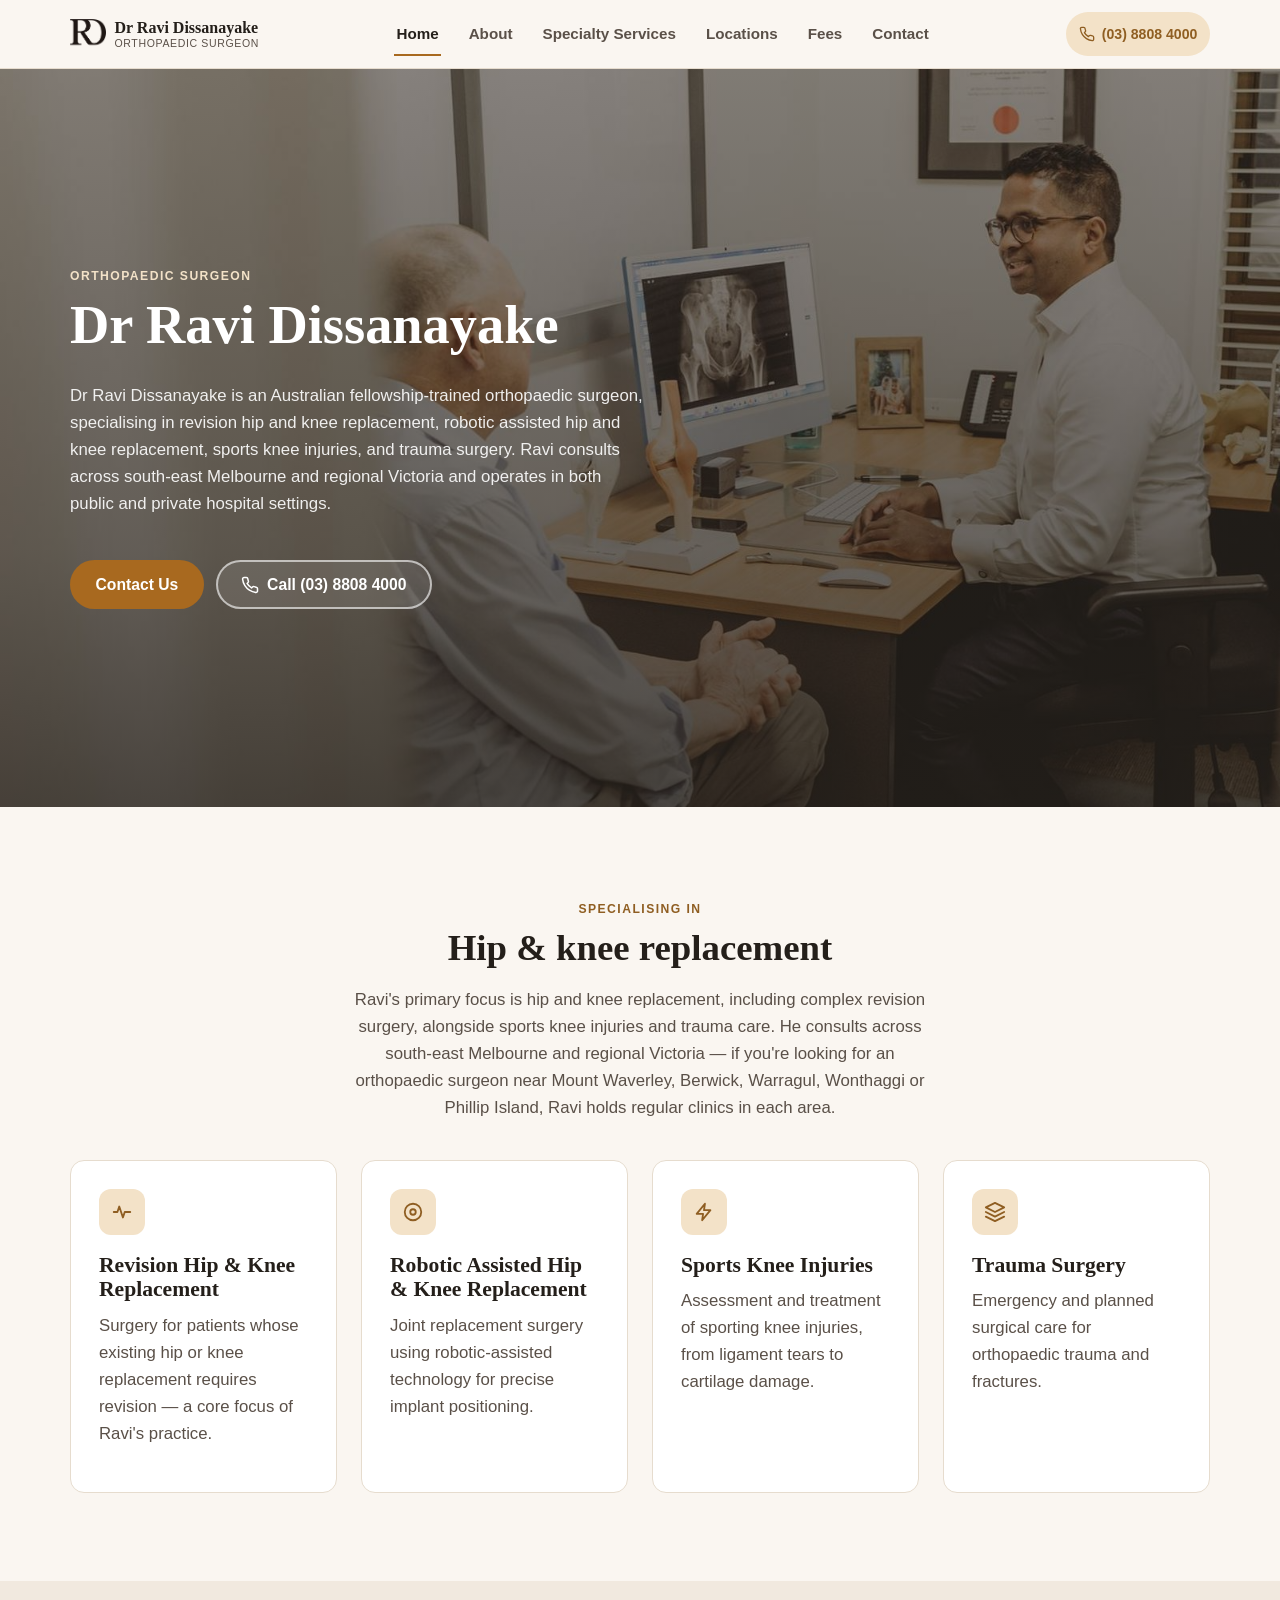
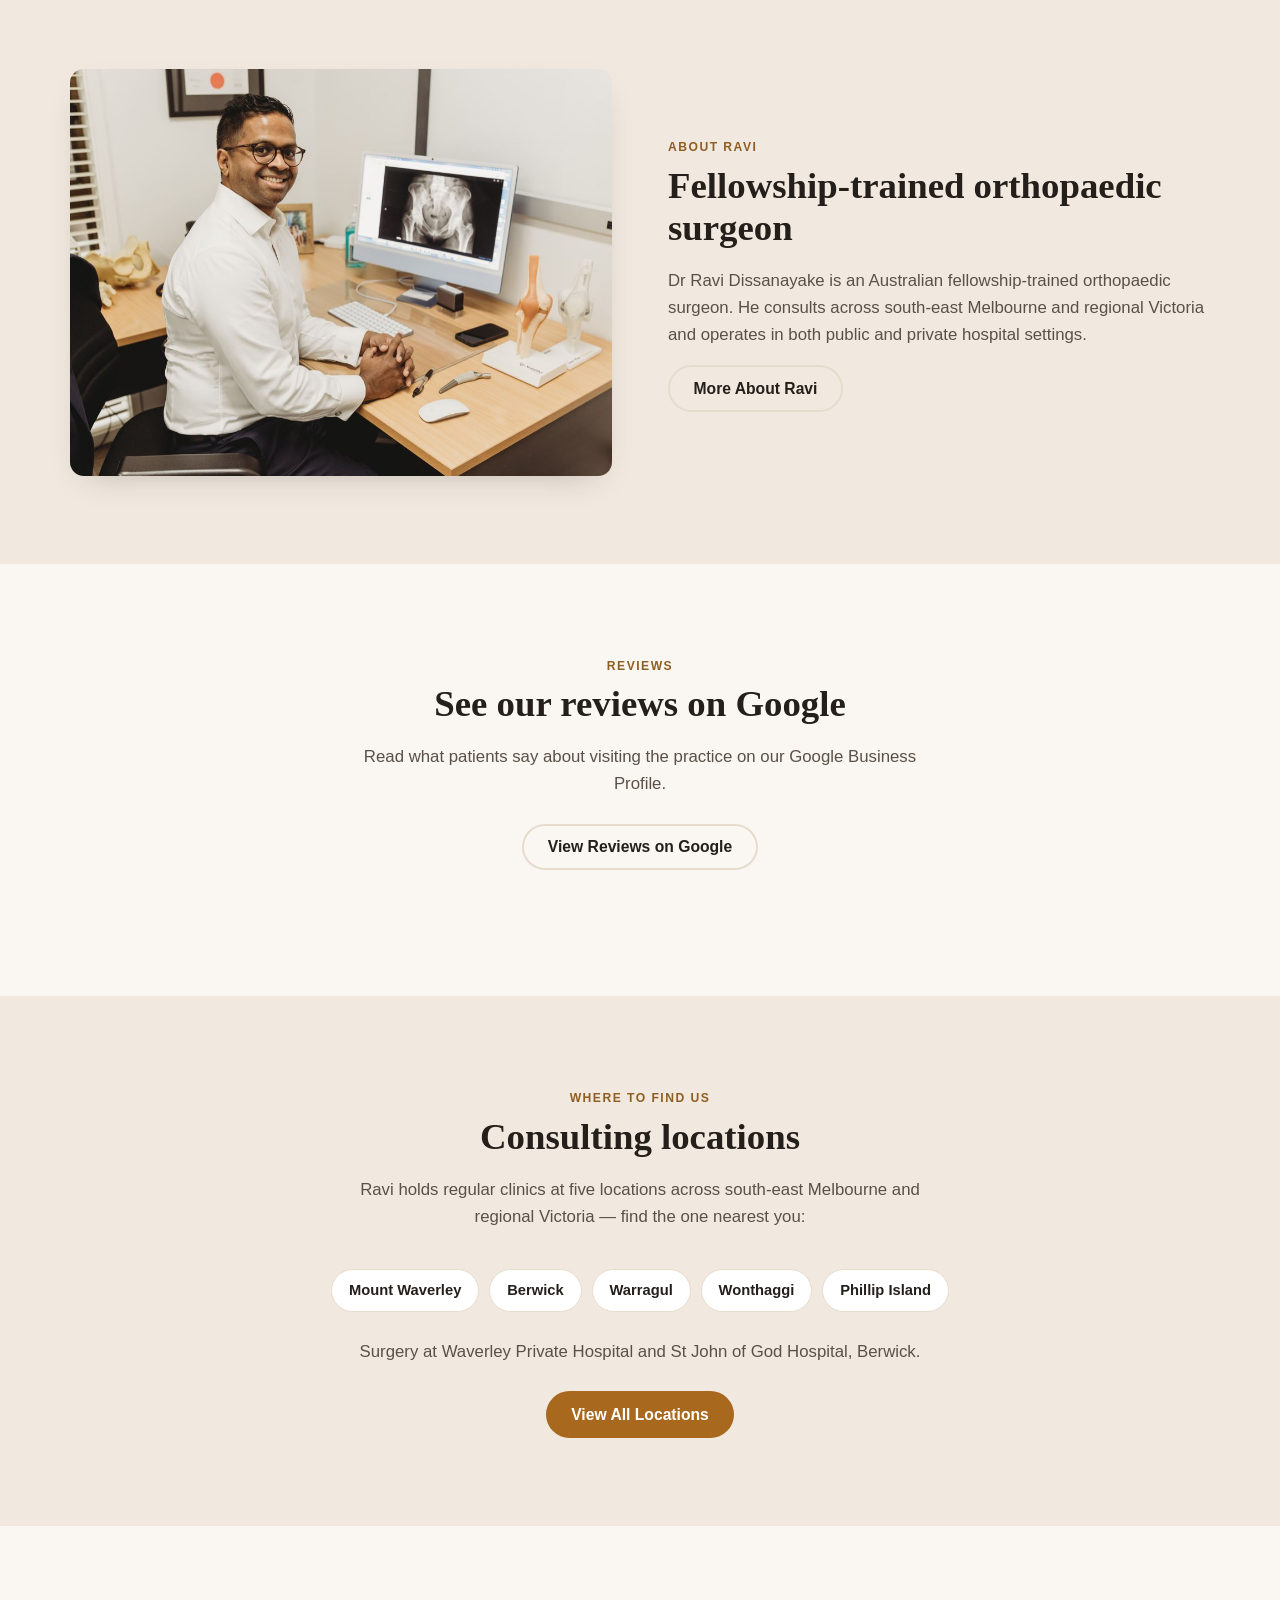
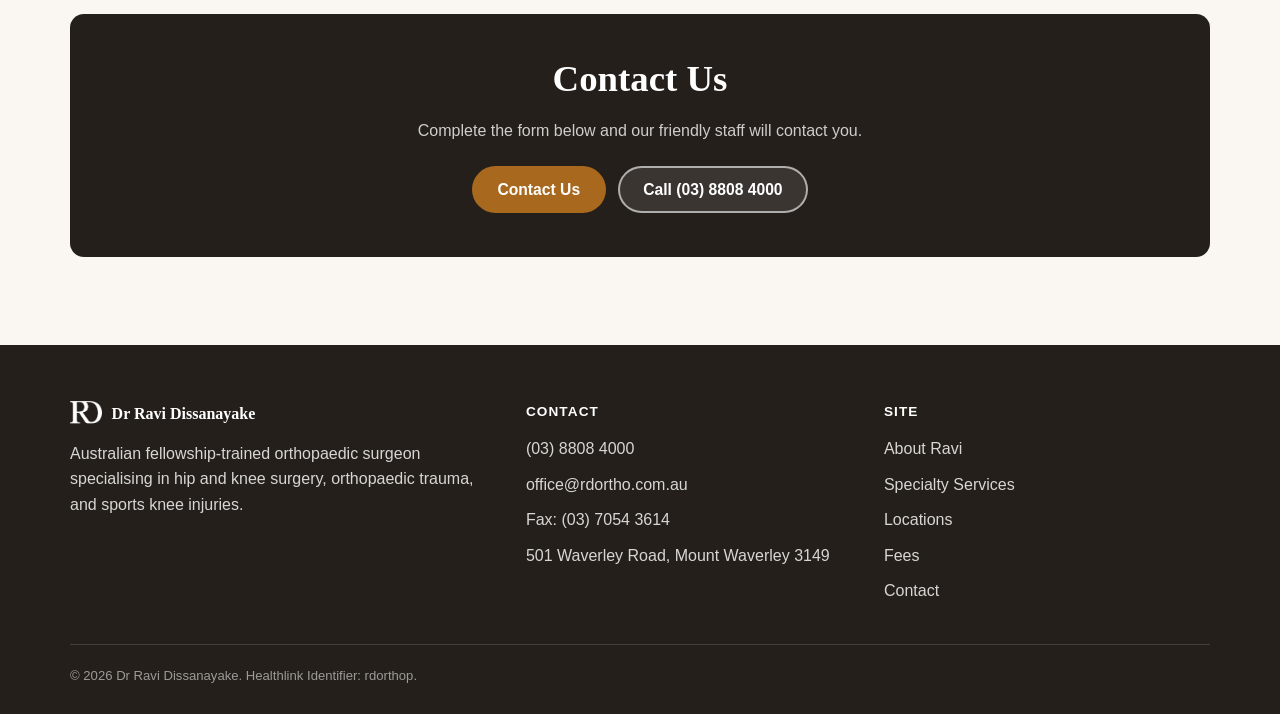
==== commit d2c14468: "Add files via upload Add fees page, align all locations with GBP, SEO + schema updates" ====
--- a/index.html
+++ b/index.html
@@ -28,7 +28,7 @@
   "name": "Dr Ravi Dissanayake",
   "url": "https://www.rdortho.com.au/index.html",
   "image": "https://www.rdortho.com.au/images/about-portrait.jpg",
-  "medicalSpecialty": ["Orthopedic Surgery"],
+  "medicalSpecialty": ["Orthopaedic Surgery"],
   "telephone": "+61-3-8808-4000",
   "email": "office@rdortho.com.au",
   "faxNumber": "+61-3-7054-3614",
@@ -45,6 +45,10 @@
     "latitude": -37.8771,
     "longitude": 145.1294
   },
+  "openingHoursSpecification": [
+    { "@type": "OpeningHoursSpecification", "dayOfWeek": ["Monday", "Tuesday"], "opens": "08:00", "closes": "17:00" },
+    { "@type": "OpeningHoursSpecification", "dayOfWeek": ["Wednesday", "Thursday", "Friday"], "opens": "09:00", "closes": "17:00" }
+  ],
   "hospitalAffiliation": [
     {
       "@type": "Hospital",
@@ -107,6 +111,7 @@
         <li><a href="about.html">About</a></li>
         <li><a href="services.html">Specialty Services</a></li>
         <li><a href="locations.html">Locations</a></li>
+        <li><a href="fees.html">Fees</a></li>
         <li><a href="contact.html">Contact</a></li>
       </ul>
     </nav>
@@ -126,6 +131,7 @@
       <li><a href="about.html">About</a></li>
       <li><a href="services.html">Specialty Services</a></li>
       <li><a href="locations.html">Locations</a></li>
+      <li><a href="fees.html">Fees</a></li>
       <li><a href="contact.html">Contact</a></li>
     </ul>
     <div class="contact-block">
@@ -288,6 +294,7 @@
           <li><a href="about.html">About Ravi</a></li>
           <li><a href="services.html">Specialty Services</a></li>
           <li><a href="locations.html">Locations</a></li>
+          <li><a href="fees.html">Fees</a></li>
           <li><a href="contact.html">Contact</a></li>
         </ul>
       </div>
--- a/css/style.css
+++ b/css/style.css
@@ -599,6 +599,7 @@
   height: auto;
   aspect-ratio: 4/3;
   object-fit: cover;
+  object-position: center 15%;
 }
 
 /* Location chips */
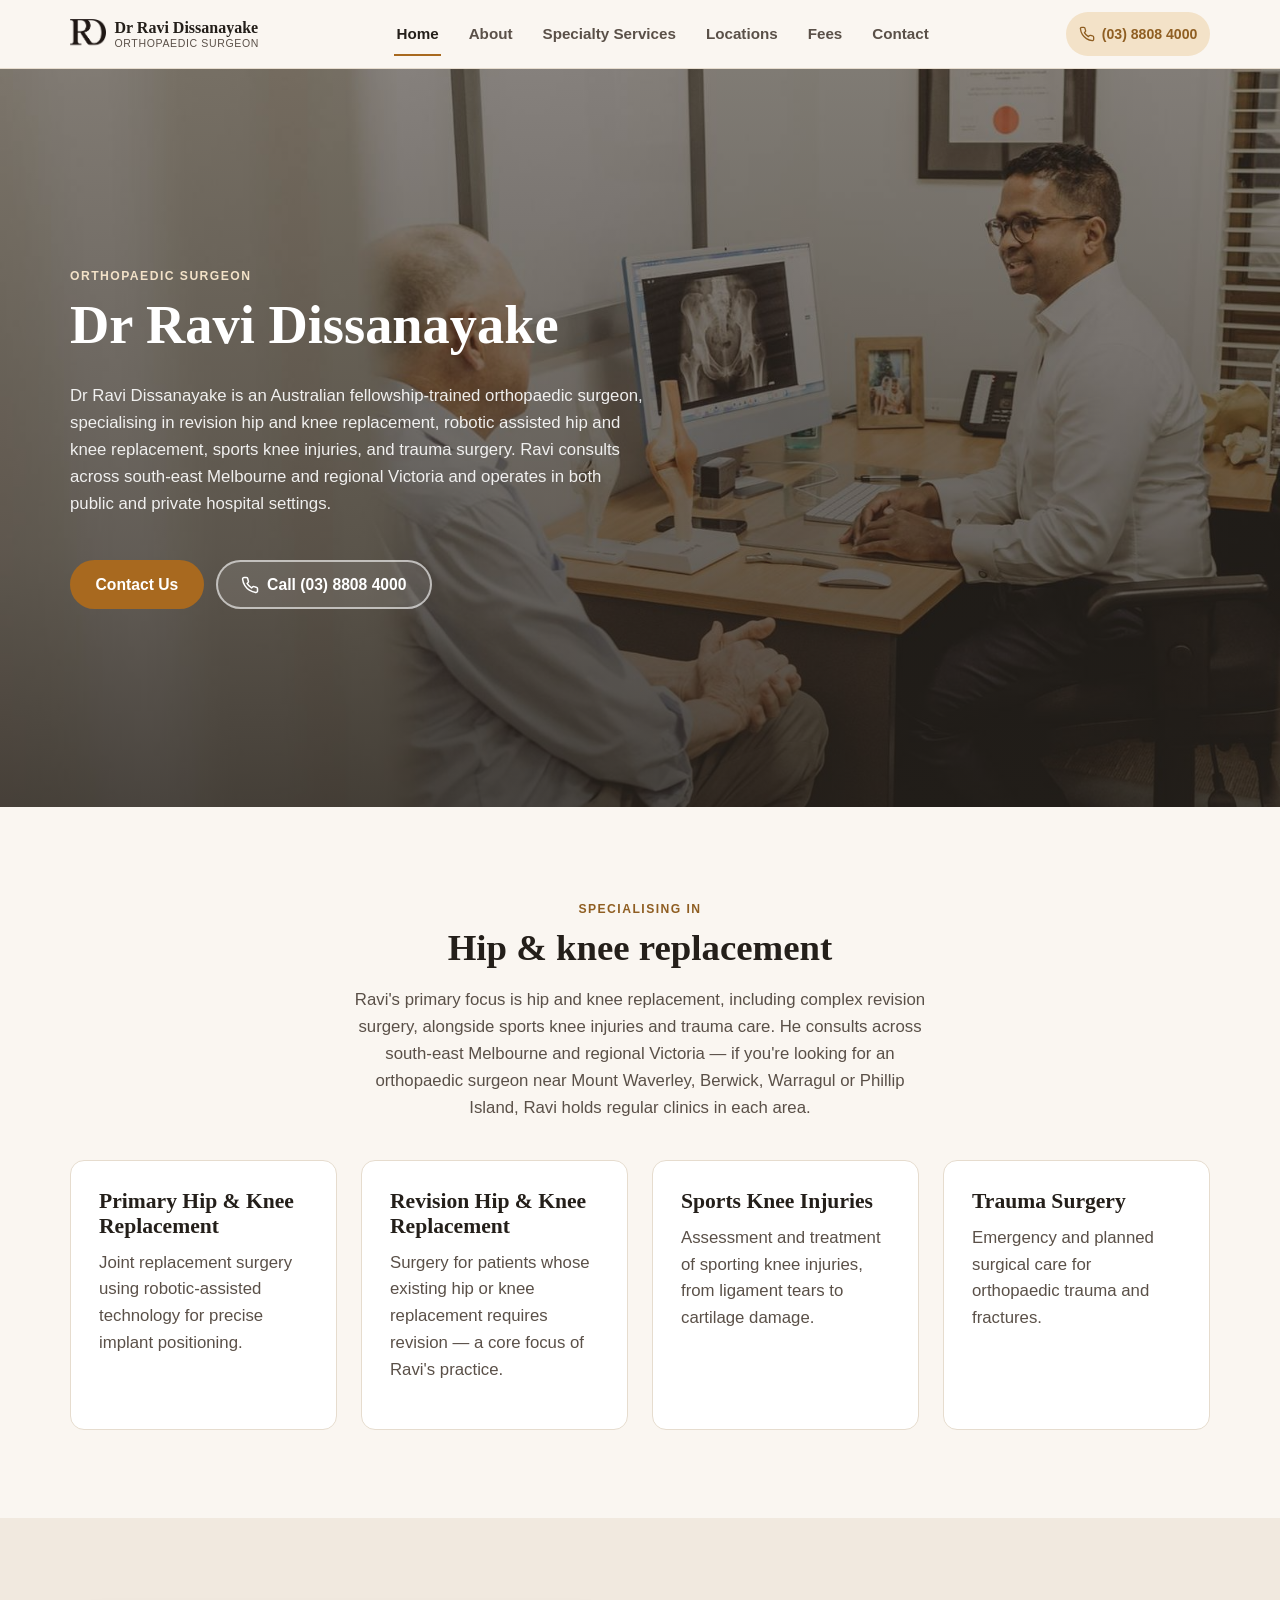
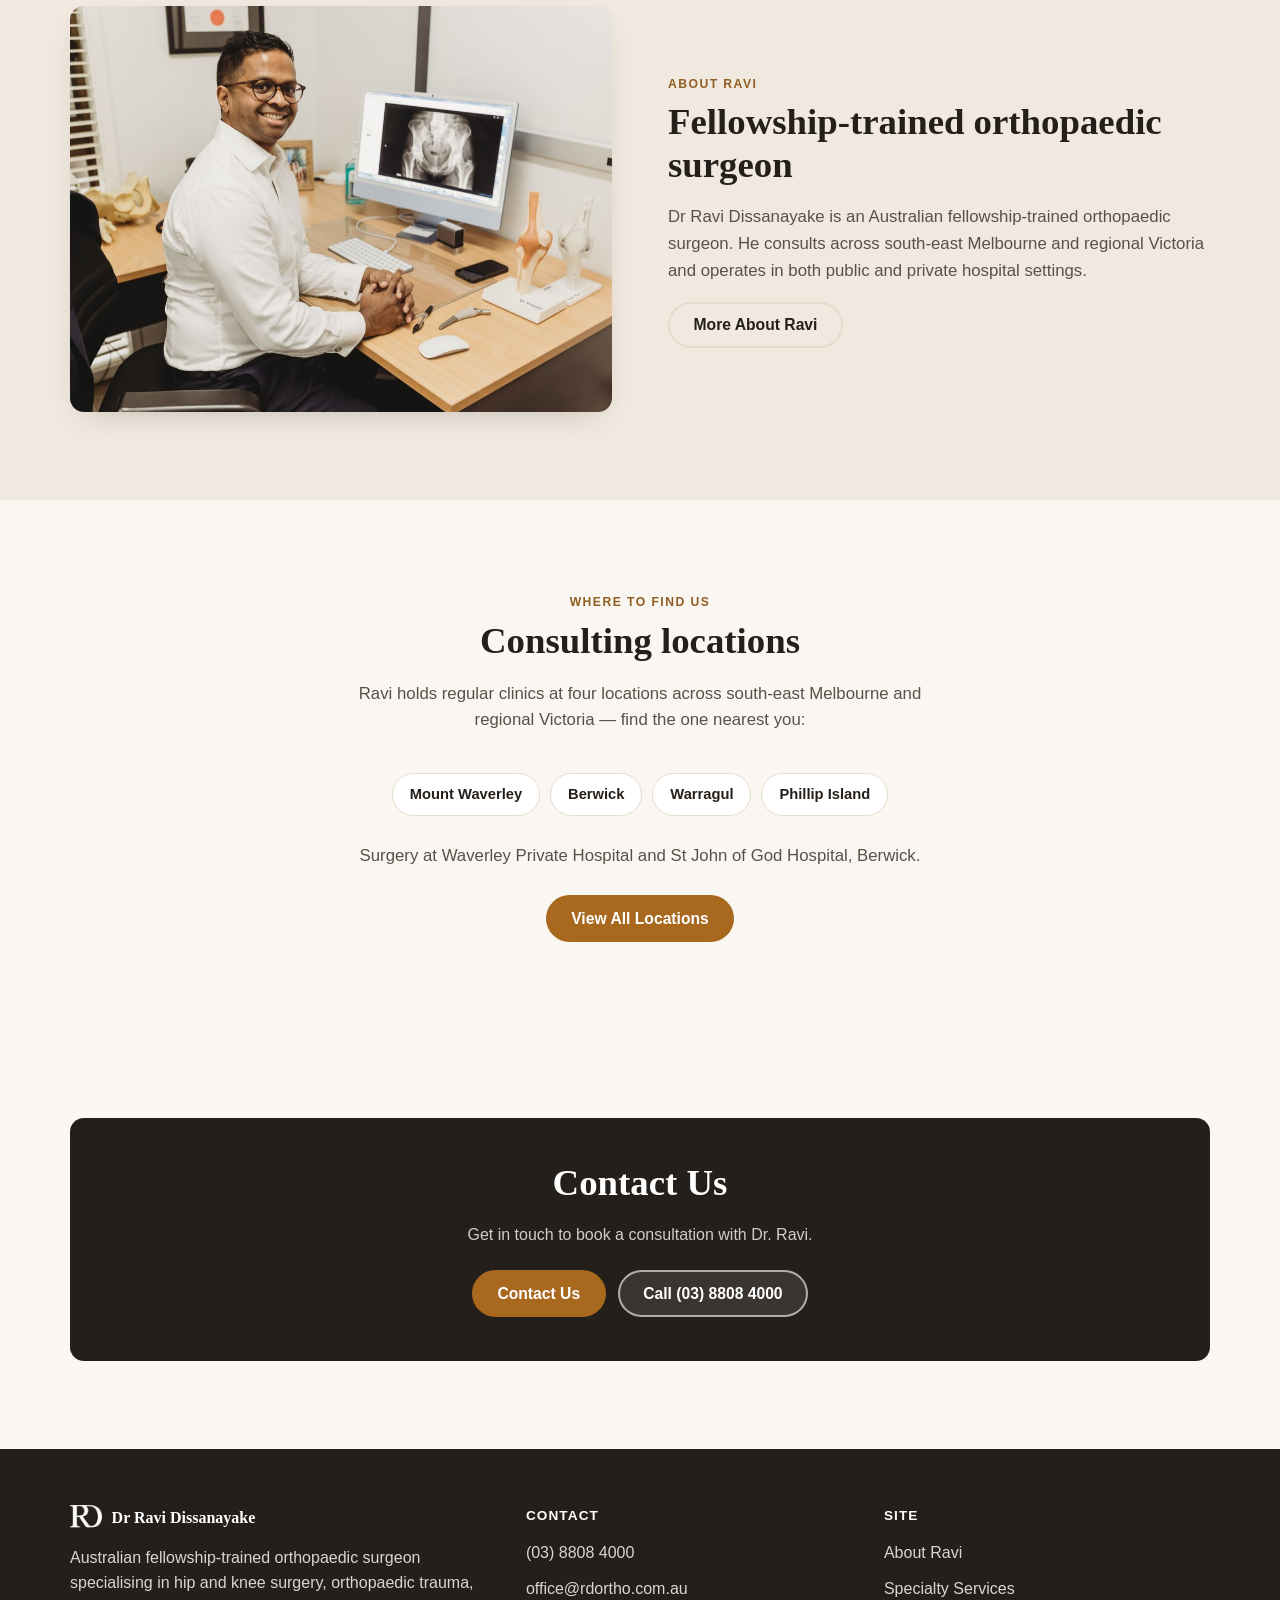
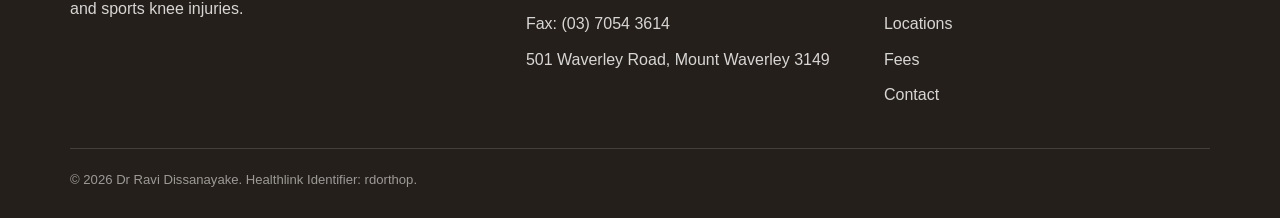
==== commit e83140e1: "V3 fixes" ====
--- a/index.html
+++ b/index.html
@@ -81,7 +81,7 @@
     { "@type": "MedicalProcedure", "name": "Sports knee injury treatment" },
     { "@type": "MedicalProcedure", "name": "Orthopaedic trauma surgery" }
   ],
-  "areaServed": ["Mount Waverley", "Berwick", "Warragul", "Wonthaggi", "Phillip Island", "South-East Melbourne", "Gippsland"]
+  "areaServed": ["Mount Waverley", "Berwick", "Warragul", "Phillip Island", "South-East Melbourne", "Gippsland"]
 }
 </script>
 </head>
@@ -163,35 +163,23 @@
       <div class="section-head center">
         <span class="eyebrow">Specialising In</span>
         <h2 id="specialties-heading" class="mt-0">Hip &amp; knee replacement</h2>
-        <p class="lede">Ravi's primary focus is hip and knee replacement, including complex revision surgery, alongside sports knee injuries and trauma care. He consults across south-east Melbourne and regional Victoria — if you're looking for an orthopaedic surgeon near Mount Waverley, Berwick, Warragul, Wonthaggi or Phillip Island, Ravi holds regular clinics in each area.</p>
+        <p class="lede">Ravi's primary focus is hip and knee replacement, including complex revision surgery, alongside sports knee injuries and trauma care. He consults across south-east Melbourne and regional Victoria — if you're looking for an orthopaedic surgeon near Mount Waverley, Berwick, Warragul or Phillip Island, Ravi holds regular clinics in each area.</p>
       </div>
 
       <div class="grid grid-4">
         <div class="specialty-card">
-          <div class="specialty-icon" aria-hidden="true">
-            <svg viewBox="0 0 24 24" fill="none" stroke="currentColor" stroke-width="2" stroke-linecap="round" stroke-linejoin="round"><path d="M3 12h4l2-6 4 12 2-6h6"/></svg>
-          </div>
+          <h3>Primary Hip &amp; Knee Replacement</h3>
+          <p class="lede mt-0">Joint replacement surgery using robotic-assisted technology for precise implant positioning.</p>
+        </div>
+        <div class="specialty-card">
           <h3>Revision Hip &amp; Knee Replacement</h3>
           <p class="lede mt-0">Surgery for patients whose existing hip or knee replacement requires revision — a core focus of Ravi's practice.</p>
         </div>
         <div class="specialty-card">
-          <div class="specialty-icon" aria-hidden="true">
-            <svg viewBox="0 0 24 24" fill="none" stroke="currentColor" stroke-width="2" stroke-linecap="round" stroke-linejoin="round"><circle cx="12" cy="12" r="9"/><circle cx="12" cy="12" r="3"/></svg>
-          </div>
-          <h3>Robotic Assisted Hip &amp; Knee Replacement</h3>
-          <p class="lede mt-0">Joint replacement surgery using robotic-assisted technology for precise implant positioning.</p>
-        </div>
-        <div class="specialty-card">
-          <div class="specialty-icon" aria-hidden="true">
-            <svg viewBox="0 0 24 24" fill="none" stroke="currentColor" stroke-width="2" stroke-linecap="round" stroke-linejoin="round"><path d="M13 3 4 14h7l-1 7 9-11h-7l1-7Z"/></svg>
-          </div>
           <h3>Sports Knee Injuries</h3>
           <p class="lede mt-0">Assessment and treatment of sporting knee injuries, from ligament tears to cartilage damage.</p>
         </div>
         <div class="specialty-card">
-          <div class="specialty-icon" aria-hidden="true">
-            <svg viewBox="0 0 24 24" fill="none" stroke="currentColor" stroke-width="2" stroke-linecap="round" stroke-linejoin="round"><path d="M12 2 2 7l10 5 10-5-10-5Z"/><path d="M2 17l10 5 10-5"/><path d="M2 12l10 5 10-5"/></svg>
-          </div>
           <h3>Trauma Surgery</h3>
           <p class="lede mt-0">Emergency and planned surgical care for orthopaedic trauma and fractures.</p>
         </div>
@@ -215,36 +203,17 @@
     </div>
   </section>
 
-  <!-- AHPRA National Law s133 prohibits advertising a regulated health service using
-       testimonials about clinical care. Do not reintroduce quotes about surgery/treatment
-       outcomes here. Once the real Google Business Profile URL is supplied, swap the
-       placeholder href below for it — do not state a star rating unless it's the
-       current, accurate figure pulled from that profile. -->
-  <section aria-labelledby="reviews-heading">
-    <div class="container">
-      <div class="section-head center">
-        <span class="eyebrow">Reviews</span>
-        <h2 id="reviews-heading" class="mt-0">See our reviews on Google</h2>
-        <p class="lede" style="margin-left:auto;margin-right:auto;">Read what patients say about visiting the practice on our Google Business Profile.</p>
-        <div style="margin-top:1.6em;">
-          <a class="btn btn-outline" href="https://www.google.com/search?q=Dr+Ravi+Dissanayake+Waverley+Orthopaedic+Clinic+reviews" target="_blank" rel="noopener">View Reviews on Google<span class="visually-hidden"> (opens in a new tab)</span></a>
-        </div>
-      </div>
-    </div>
-  </section>
-
-  <section class="section-alt" aria-labelledby="locations-heading">
+  <section aria-labelledby="locations-heading">
     <div class="container">
       <div class="section-head center">
         <span class="eyebrow">Where to Find Us</span>
         <h2 id="locations-heading" class="mt-0">Consulting locations</h2>
-        <p class="lede">Ravi holds regular clinics at five locations across south-east Melbourne and regional Victoria — find the one nearest you:</p>
+        <p class="lede">Ravi holds regular clinics at four locations across south-east Melbourne and regional Victoria — find the one nearest you:</p>
       </div>
       <ul class="location-chips">
         <li class="location-chip">Mount Waverley</li>
         <li class="location-chip">Berwick</li>
         <li class="location-chip">Warragul</li>
-        <li class="location-chip">Wonthaggi</li>
         <li class="location-chip">Phillip Island</li>
       </ul>
       <p class="lede lede-wide text-center mt-lg">Surgery at Waverley Private Hospital and St John of God Hospital, Berwick.</p>
@@ -258,7 +227,7 @@
     <div class="container">
       <div class="cta-band">
         <h2>Contact Us</h2>
-        <p>Complete the form below and our friendly staff will contact you.</p>
+        <p>Get in touch to book a consultation with Dr. Ravi.</p>
         <div class="cta-band-actions">
           <a class="btn btn-primary" href="contact.html">Contact Us</a>
           <a class="btn btn-ghost-invert" href="tel:0388084000">Call (03) 8808 4000</a>
--- a/css/style.css
+++ b/css/style.css
@@ -582,6 +582,11 @@
 .location-card address { font-style: normal; color: var(--ink-soft); }
 .location-card .card-actions { margin-top: auto; display: flex; gap: 10px; flex-wrap: wrap; }
 
+/* "Areas we serve" cards — compact catchment-area copy, de-emphasised
+   relative to primary lede text so it reads as supporting detail. */
+.area-card h3 { font-size: 1.05rem; }
+.area-copy { font-size: 0.92rem; line-height: 1.6; color: var(--ink-soft); margin: 0; }
+
 /* Two-column media/text */
 .split {
   display: grid;
@@ -652,6 +657,11 @@
 .check-list a { display: inline-block; padding: 9px 0; margin: -9px 0; }
 .check-list li { display: flex; gap: 10px; align-items: flex-start; }
 .check-list svg { width: 20px; height: 20px; flex-shrink: 0; color: var(--accent-dark); margin-top: 2px; }
+
+/* Plain bullet list — same rhythm as .check-list, without the icon column. */
+.dot-list { list-style: disc; margin: 0; padding-left: 1.3em; display: grid; gap: 12px; color: var(--ink-soft); }
+.card > .dot-list { margin-top: 1.2em; }
+.dot-list li { padding-left: 2px; }
 
 /* ==========================================================================
    Testimonials
